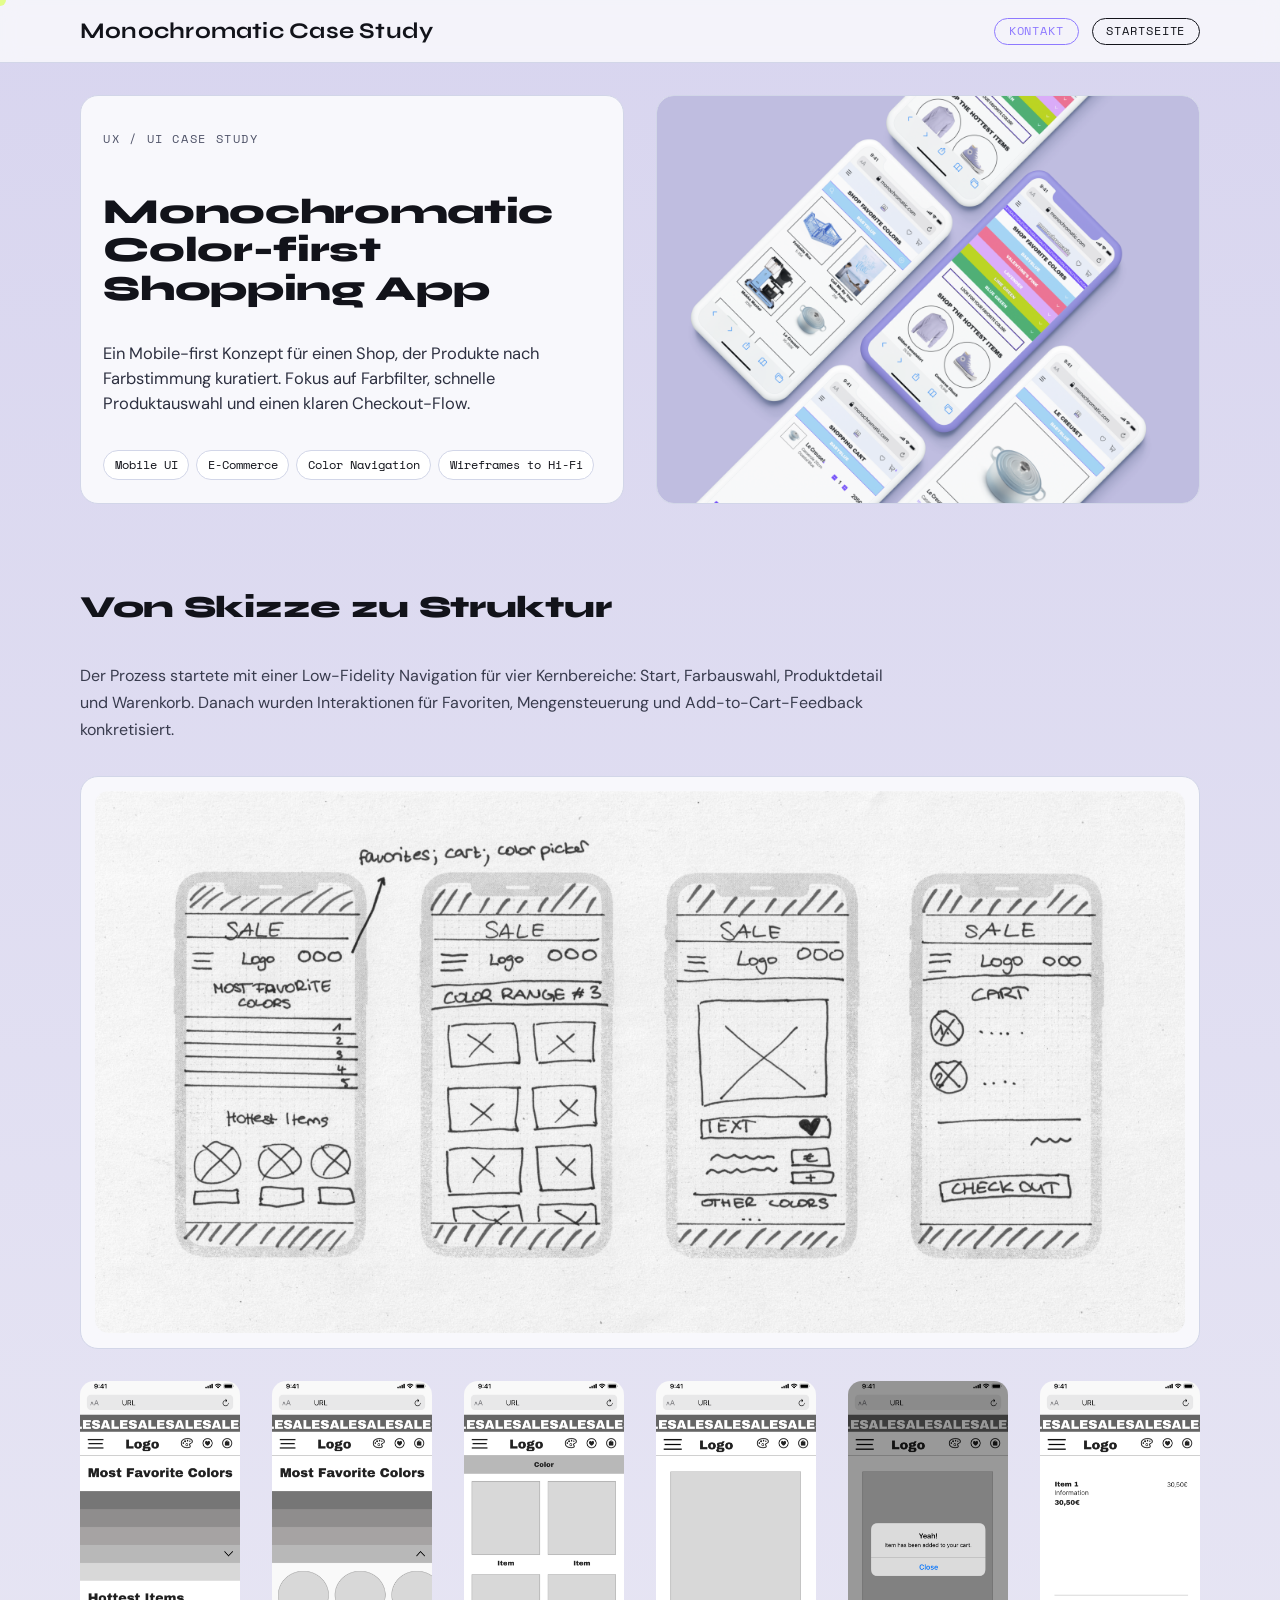
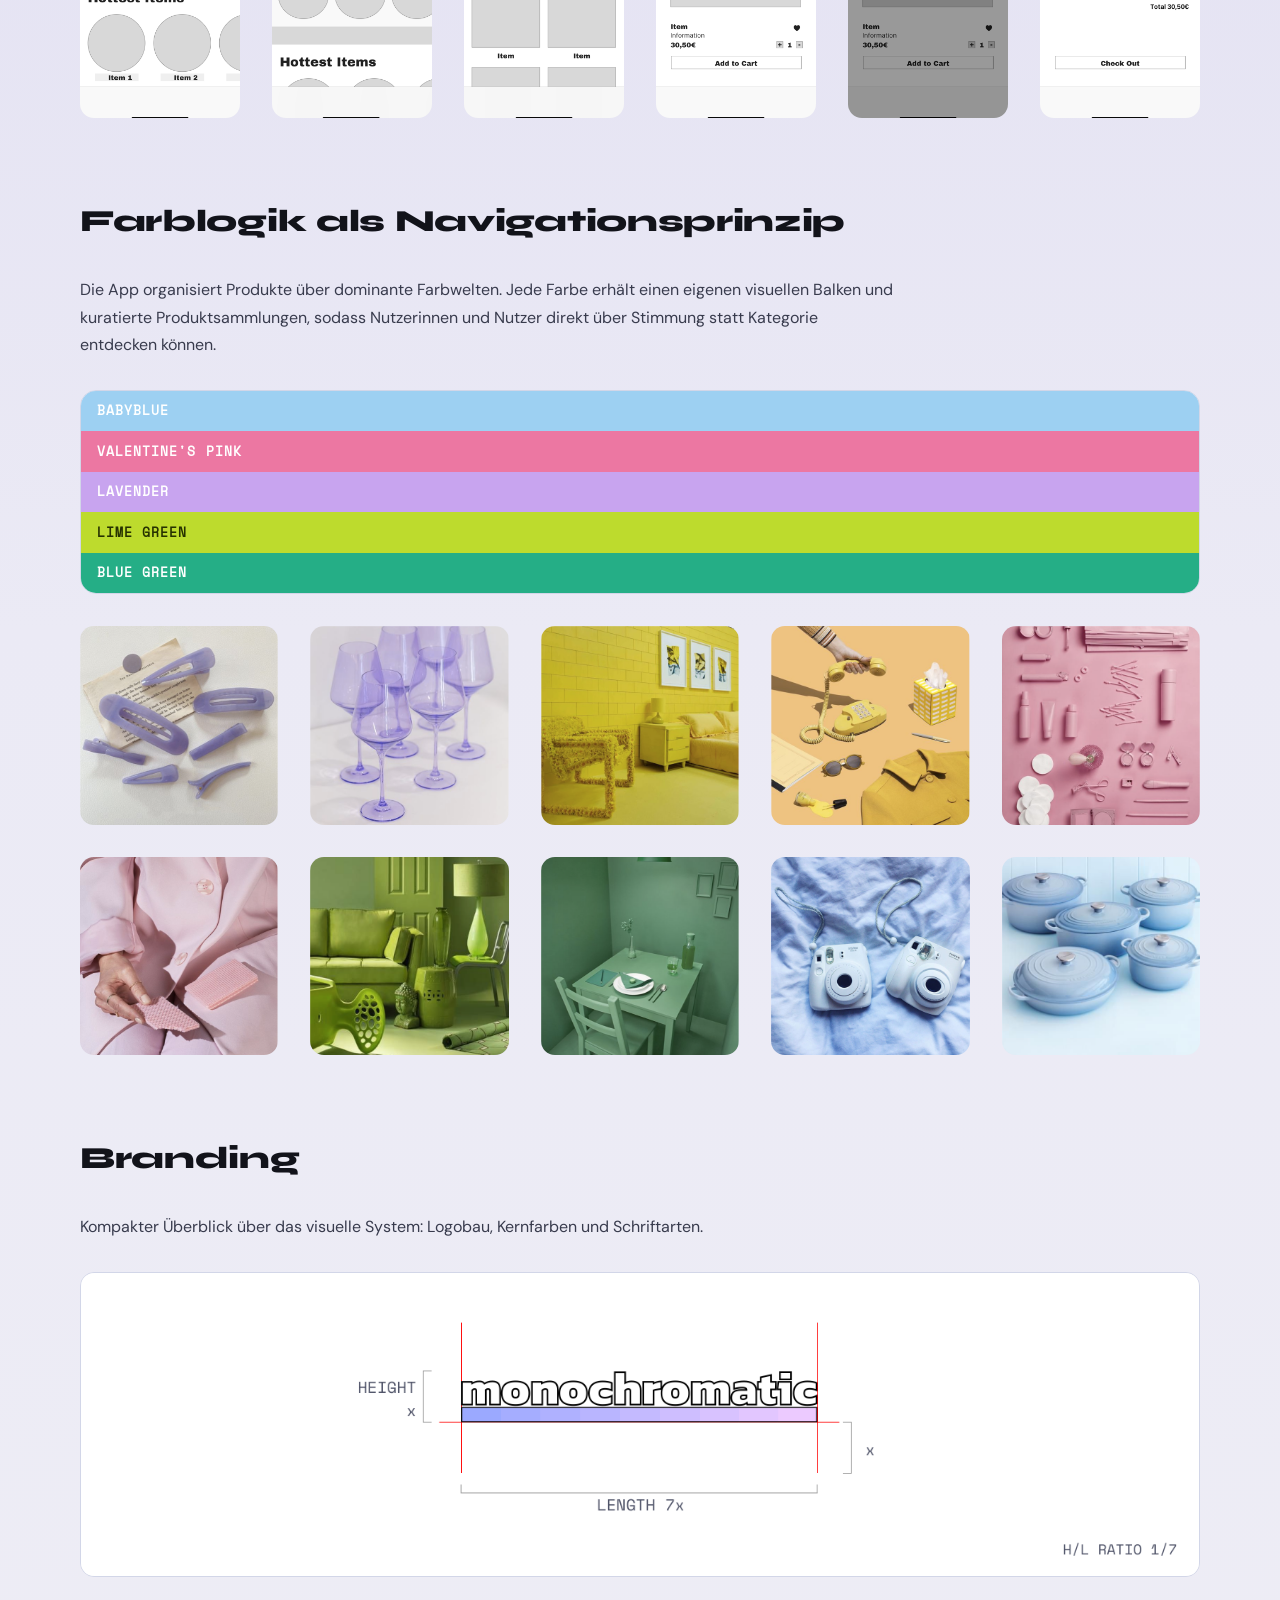
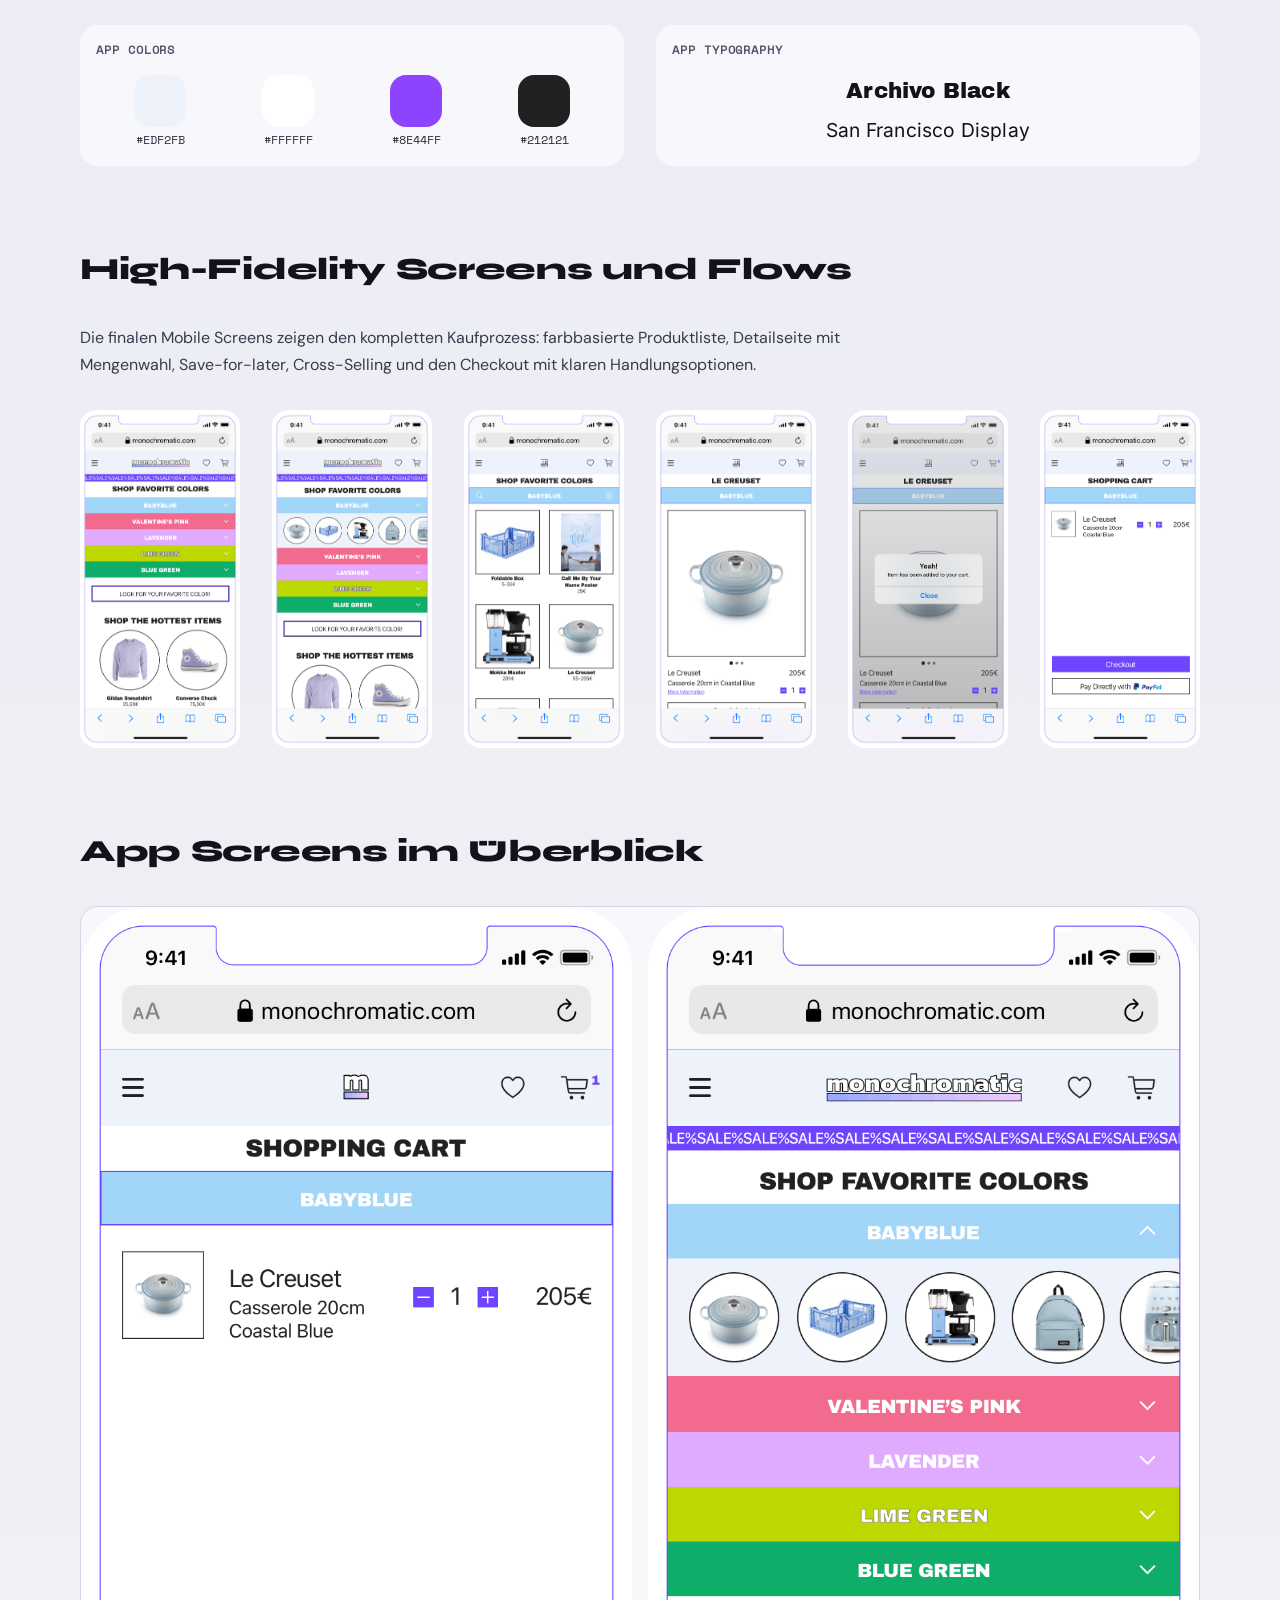
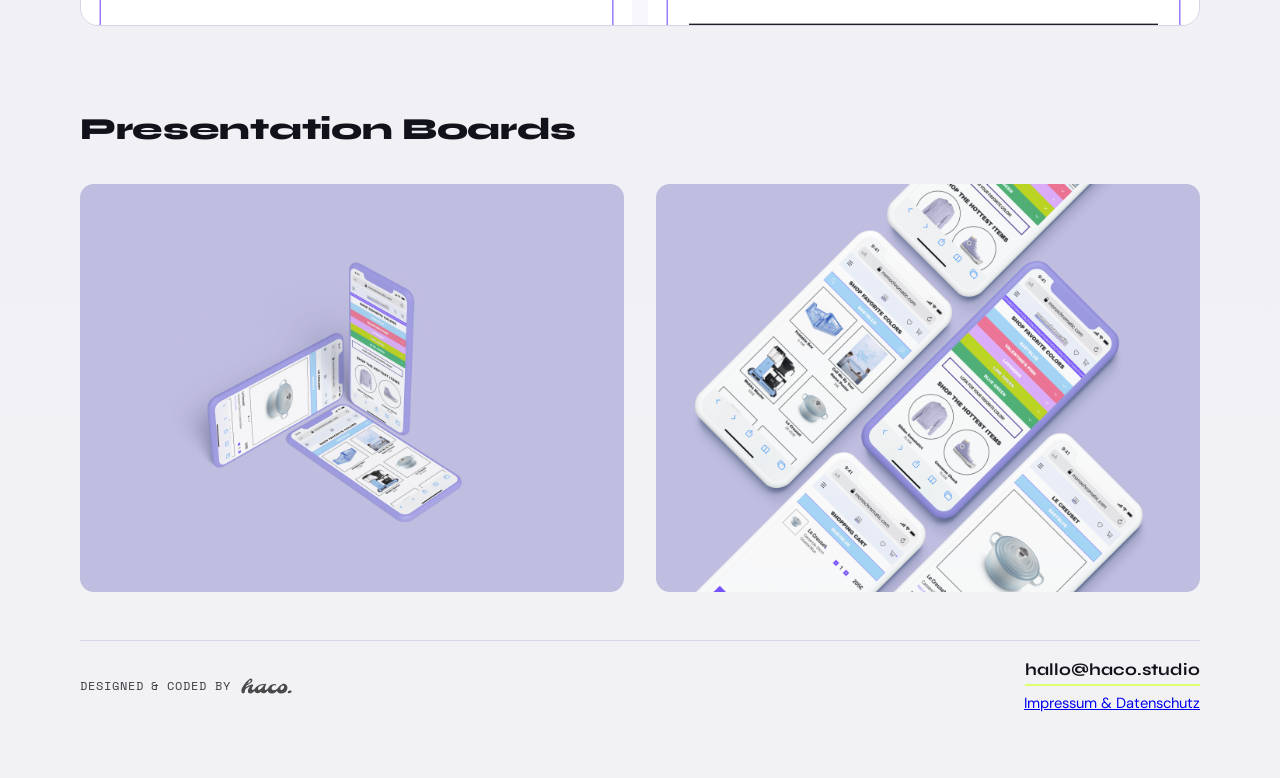
==== monochromatic/index.html @ d20a476b "Website aktualisiert" ====
<!DOCTYPE html>
<html lang="de">
<head>
<meta charset="UTF-8">
<meta name="viewport" content="width=device-width, initial-scale=1.0">
<meta name="description" content="Monochromatic ist eine UX/UI Case Study von Hacer Aydemir aus Berlin: ein Mobile-first Shopping-App-Konzept mit farbbasierter Navigation, Wireframes und High-Fidelity Flows.">
<meta name="keywords" content="Hacer Aydemir, UX UI Case Study, Monochromatic App, UI Designer Berlin, Grafik Designer Berlin, Kommunikationsdesign digital und print">
<meta name="robots" content="index, follow">
<link rel="canonical" href="https://haco.studio/monochromatic/">
<meta property="og:type" content="article">
<meta property="og:locale" content="de_DE">
<meta property="og:title" content="Monochromatic Case Study | UX/UI von Hacer Aydemir">
<meta property="og:description" content="Color-first Shopping App: UX/UI Case Study mit Wireframes, Branding und High-Fidelity Screens von Hacer Aydemir.">
<meta property="og:url" content="https://haco.studio/monochromatic/">
<meta property="og:site_name" content="haco.studio">
<meta property="og:image" content="https://haco.studio/assets/images/monochromatic-mockup.png">
<meta name="twitter:card" content="summary_large_image">
<link rel="icon" type="image/svg+xml" href="../assets/icons/project-frame-05.svg">
<title>Monochromatic Case Study | UX/UI von Hacer Aydemir</title>
<script type="application/ld+json">
{
  "@context": "https://schema.org",
  "@graph": [
    {
      "@type": "Person",
      "name": "Hacer Aydemir",
      "alternateName": "Haco",
      "jobTitle": "Grafik Designerin, UI Designerin und Kommunikationsdesignerin",
      "url": "https://haco.studio/",
      "address": {
        "@type": "PostalAddress",
        "addressLocality": "Berlin",
        "addressCountry": "DE"
      }
    },
    {
      "@type": "CreativeWork",
      "name": "Monochromatic Case Study",
      "url": "https://haco.studio/monochromatic/",
      "creator": {
        "@type": "Person",
        "name": "Hacer Aydemir"
      },
      "about": [
        "UX/UI Design",
        "Mobile-first App",
        "E-Commerce",
        "Color Navigation",
        "Wireframes",
        "High-Fidelity Prototyping"
      ],
      "inLanguage": "de"
    }
  ]
}
</script>
<style>
  @font-face {
    font-family: 'DM Sans';
    src: url('../assets/fonts/dm-sans-400.woff2') format('woff2');
    font-style: normal;
    font-weight: 400;
    font-display: swap;
  }
  @font-face {
    font-family: 'DM Sans';
    src: url('../assets/fonts/dm-sans-500.woff2') format('woff2');
    font-style: normal;
    font-weight: 500;
    font-display: swap;
  }
  
  @font-face {
    font-family: 'Syne';
    src: url('../assets/fonts/syne-700.woff2') format('woff2');
    font-style: normal;
    font-weight: 700;
    font-display: swap;
  }
  @font-face {
    font-family: 'Syne';
    src: url('../assets/fonts/syne-800.woff2') format('woff2');
    font-style: normal;
    font-weight: 800;
    font-display: swap;
  }
  @font-face {
    font-family: 'Space Mono';
    src: url('../assets/fonts/space-mono-400.woff2') format('woff2');
    font-style: normal;
    font-weight: 400;
    font-display: swap;
  }
  @font-face {
    font-family: 'Archivo Black';
    src: url('../assets/fonts/archivo-black-400.ttf') format('truetype');
    font-style: normal;
    font-weight: 400;
    font-display: swap;
  }
  @font-face {
    font-family: 'San Francisco Display';
    src: url('../assets/fonts/inter-400.ttf') format('truetype');
    font-style: normal;
    font-weight: 400;
    font-display: swap;
  }

  :root {
    --bg: #ebeaf5;
    --panel: #f8f8fc;
    --ink: #12131a;
    --muted: #4f5368;
    --line: #d2d6e8;
    --violet: #8e79ff;
    --babyblue: #9dd0f2;
    --pink: #ec77a2;
    --lavender: #c8a4ef;
    --lime: #bddb2d;
    --teal: #25ae86;
    --page-gutter: clamp(20px, 4vw, 40px);
    --radius-pill: 999px;
    --radius-card: 18px;
    --radius-media: 14px;
    --space-section-top: 3rem;
    --space-card-pad: 1.4rem;
    --space-card-pad-compact: 1rem;
    --min-text-size: calc(.56rem + 2pt);
    --text-label-sm: var(--min-text-size);
    --text-label-xs: var(--min-text-size);
    --space-grid-desktop: 2rem;
    --space-grid-tablet: 1.5rem;
    --space-grid-mobile: 1rem;
    --space-section-top-tablet: 2.4rem;
    --space-section-top-mobile: 1.8rem;
    --space-card-pad-tablet: 1.2rem;
    --space-card-pad-mobile: 1rem;
    --gap: var(--space-grid-desktop);
  }

  * { box-sizing: border-box; }
  html, body {
    margin: 0;
    padding: 0;
    overscroll-behavior-y: none;
  }
  body {
    font-family: 'DM Sans', sans-serif;
    background: linear-gradient(180deg, #d8d5ef 0%, var(--bg) 40%, #f2f2f5 100%);
    color: var(--ink);
    line-height: 1.5;
    cursor: none;
  }
  .sr-only {
    position: absolute;
    width: 1px;
    height: 1px;
    padding: 0;
    margin: -1px;
    overflow: hidden;
    clip: rect(0, 0, 0, 0);
    white-space: nowrap;
    border: 0;
  }

  /* CURSOR */
  #cursor {
    width: 12px;
    height: 12px;
    background: rgba(222, 255, 112, 0.8);
    border-radius: 50%;
    position: fixed;
    top: 0;
    left: 0;
    pointer-events: none;
    z-index: 9999;
    transform: translate(-50%, -50%);
    transition: width .2s, height .2s, background .2s;
  }
  #cursor.big {
    width: 48px;
    height: 48px;
    background: rgba(142, 121, 255, 0.8);
  }

  /* TOPBAR */
  .topbar {
    position: sticky;
    top: 0;
    z-index: 50;
    backdrop-filter: blur(10px);
    background: rgba(248, 248, 252, 0.88);
    border-bottom: 1px solid var(--line);
  }
  .topbar-inner {
    max-width: 1200px;
    margin: 0 auto;
    padding: 0.9rem var(--page-gutter);
    display: grid;
    grid-template-columns: repeat(2, 1fr);
    align-items: center;
    gap: var(--gap);
  }
  .brand {
    font-family: 'Syne', 'DM Sans', sans-serif;
    font-weight: 700;
    font-size: 1.4rem;
    letter-spacing: 0.01em;
  }
  .home-link {
    text-decoration: none;
    color: var(--ink);
    border-color: var(--ink);
  }
  .topbar-actions {
    justify-self: end;
    display: block;
  }
  .nav-pill {
    display: inline-block;
    font-family: 'Space Mono', monospace;
    font-size: var(--text-label-xs);
    letter-spacing: .08em;
    text-transform: uppercase;
    line-height: 1;
    padding: .42rem .85rem;
    border: 1.5px solid;
    border-radius: var(--radius-pill);
    text-decoration: none;
    -webkit-tap-highlight-color: transparent;
  }
  .topbar-actions a + a {
    margin-left: 0.55rem;
  }
  .nav-contact-mobile {
    display: inline-block;
    border-color: var(--violet);
    background: transparent;
    color: var(--violet);
  }
  .topbar-actions .nav-pill:hover {
    background: var(--ink);
    color: var(--panel);
    border-color: var(--ink);
  }
  .topbar-actions .nav-contact-mobile:hover {
    background: var(--violet);
    color: #fff;
    border-color: var(--violet);
  }
  .topbar-actions .nav-pill:focus-visible {
    outline: 2px solid var(--violet);
    outline-offset: 2px;
    box-shadow: 0 0 0 4px rgba(142, 121, 255, 0.2);
  }
  .nav-pill-icon {
    width: 0.95rem;
    height: 0.95rem;
    display: none;
    flex: 0 0 auto;
  }
  .nav-pill-label {
    line-height: 1;
  }
  .nav-contact-mobile:focus,
  .nav-contact-mobile:active {
    outline: none;
    box-shadow: none;
  }

  /* ═══════════════════════════════════════
     MASTER 2-COLUMN GRID
     ═══════════════════════════════════════ */
  main {
    max-width: 1200px;
    margin: 0 auto;
    padding: 2rem var(--page-gutter) 4rem;
    display: grid;
    grid-template-columns: repeat(2, 1fr);
    gap: var(--gap);
    align-items: stretch;
  }

  /* HERO — display:contents pushes children
     into the main grid so they share a row
     and get equal width + height automatically */
  .hero { display: contents; }

  .card {
    background: var(--panel);
    border: 1px solid var(--line);
    border-radius: var(--radius-card);
    overflow: hidden;
  }
  .hero-copy {
    padding: var(--space-card-pad);
    display: flex;
    flex-direction: column;
    justify-content: space-between;
    gap: 1.35rem;
  }
  .hero-visual {
    display: flex;
    margin: 0;
  }
  .hero-visual img {
    width: 100%;
    height: 100%;
    object-fit: cover;
    transform: scale(1.02);
    transform-origin: center;
    display: block;
  }

  .kicker {
    font-family: 'Space Mono', monospace;
    font-size: var(--text-label-xs);
    letter-spacing: 0.14em;
    text-transform: uppercase;
    color: var(--muted);
  }
  h1 {
    margin: 0;
    font-family: 'Syne', 'DM Sans', sans-serif;
    font-weight: 800;
    font-size: clamp(1.5rem, 2.8vw, 2.2rem);
    line-height: 1.1;
    letter-spacing: -0.01em;
  }
  .lead {
    margin: 0;
    font-size: 1.03rem;
    color: #2d3040;
  }
  .tags { display: flex; flex-wrap: wrap; gap: 0.45rem; }
  .tag {
    padding: 0.36rem 0.65rem;
    border-radius: var(--radius-pill);
    font-size: var(--text-label-sm);
    font-family: 'Space Mono', monospace;
    border: 1px solid var(--line);
    background: #fff;
  }

  /* ═══════════════════════════════════════
     SECTIONS — each spans full width and
     uses its own 2-col sub-grid so inner
     elements snap to the same columns
     ═══════════════════════════════════════ */
  .section {
    grid-column: 1 / -1;
    display: grid;
    grid-template-columns: repeat(2, 1fr);
    gap: var(--gap);
    padding-top: var(--space-section-top);
  }
  .section > h2,
  .section > p {
    grid-column: 1 / -1;
  }
  .section h2 {
    margin: 0;
    font-family: 'Syne', 'DM Sans', sans-serif;
    font-weight: 800;
    font-size: clamp(1.45rem, 2.4vw, 2rem);
    letter-spacing: -0.01em;
  }
  .section > p {
    margin: 0;
    color: #383b4d;
    max-width: 74ch;
    line-height: 1.7;
  }
  
  /* BRANDING */
  .branding-grid {
    grid-column: 1 / -1;
    display: grid;
    grid-template-columns: repeat(3, minmax(0, 1fr));
    gap: var(--gap);
  }
  .branding-grid--split {
    grid-template-columns: repeat(2, minmax(0, 1fr));
  }
  .branding-logo-fullwidth {
    grid-column: 1 / -1;
    margin-bottom: 1rem;
  }
  .branding-logo-fullwidth img {
    width: 100%;
    height: auto;
    display: block;
    border-radius: var(--radius-media);
    border: 1px solid var(--line);
    background: #fff;
  }
  .branding-card {
     background: var(--panel);
     border: none;
      border-radius: var(--radius-card);
     padding: 1rem;
  }
  .branding-card--typography {
    display: flex;
    flex-direction: column;
  }
  .branding-card h3 {
    margin: 0 0 .7rem 0;
    font-family: 'Space Mono', monospace;
    font-size: var(--text-label-sm);
    letter-spacing: .08em;
    text-transform: uppercase;
    color: var(--muted);
  }
  .branding-logo img {
     width: 100%;
     height: auto;
     display: block;
    border-radius: var(--radius-card);
     border: none;
     background: #fff;
  }
  .branding-logo-board {
    border-radius: var(--radius-media);
    border: 1px solid var(--line);
    background: #fff;
  }
  .branding-palette {
     display: grid;
     grid-template-columns: repeat(9, minmax(0, 1fr));
     border: none;
    border-radius: var(--radius-media);
     overflow: hidden;
     margin-bottom: .7rem;
  }
  .branding-palette--app {
    grid-template-columns: repeat(4, minmax(0, 1fr));
    margin-bottom: 0;
    margin-top: 1rem;
    overflow: visible;
  }
  .branding-swatch {
    display: flex;
    flex-direction: column;
    align-items: center;
    gap: 0.3rem;
    height: auto;
  }
  .branding-swatch-chip {
    display: block;
    width: 52px;
    height: 52px;
    border-radius: 16px;
  }
  .branding-swatch-chip--edf2fb { background: #EDF2FB; }
  .branding-swatch-chip--ffffff { background: #FFFFFF; }
  .branding-swatch-chip--8e44ff { background: #8E44FF; }
  .branding-swatch-chip--212121 { background: #212121; }
  .branding-typography-list {
    display: flex;
    flex-direction: column;
    gap: 0.5rem;
    width: 100%;
    margin-top: auto;
    margin-bottom: auto;
    align-items: center;
    text-align: center;
  }
  .branding-type-archivo {
    font-family: 'Archivo Black', Arial, sans-serif;
    font-weight: 400;
    font-size: 1.35rem;
    letter-spacing: 0.01em;
  }
  .branding-type-sf {
    font-family: 'San Francisco Display', -apple-system, BlinkMacSystemFont, 'Segoe UI', Roboto, Arial, sans-serif;
    font-weight: 400;
    font-size: 1.2rem;
    letter-spacing: 0.01em;
  }
  .branding-palette:not(.branding-palette--app) > span { height: 34px; display: block; }
  .branding-hex {
    font-family: 'Space Mono', monospace;
    font-size: var(--min-text-size);
    line-height: 1.6;
    color: #2d3040;
  }
  .branding-font {
    font-size: .95rem;
    line-height: 1.7;
    color: #2d3040;
  }

  /* WIREFRAMES — full-width block */
  .wireframe-layout {
    grid-column: 1 / -1;
    display: grid;
    gap: var(--gap);
    justify-items: center;
  }
  .lowfid { padding: 0.9rem; width: 100%; margin: 0; }
  .lowfid img {
    width: 100%;
    height: auto;
    border-radius: var(--radius-media);
    border: 0;
    display: block;
  }
  .phone-strip {
    display: grid;
    grid-template-columns: repeat(6, minmax(0, 1fr));
    gap: var(--gap);
    width: 100%;
  }
  .wire-arrow {
    display: flex;
    justify-content: center;
    align-items: center;
    line-height: 0;
  }
  .wire-arrow svg { width: 58px; height: auto; display: block; }

  /* SHARED IMAGE RULES */
  .hero-visual img,
  .lowfid img,
  .phone-strip img,
  .hi-grid img,
  .product-grid img,
  .showcase-grid img,
  .marquee-track img {
    width: 100%;
    display: block;
    border: 0;
    background: transparent;
    object-fit: cover;
    object-position: center;
    border-radius: var(--radius-media);
  }
  .phone-strip img,
  .hi-grid img {
    aspect-ratio: 9 / 19;
  }

  /* COLOR SECTION */
  .bar-stack {
    grid-column: 1 / -1;
    display: grid;
    gap: 0;
    border: 1px solid var(--line);
    border-radius: 16px;
    overflow: hidden;
  }
  .bar {
    padding: 0.65rem 1rem;
    font-family: 'Space Mono', monospace;
    font-size: 0.82rem;
    letter-spacing: 0.08em;
    text-transform: uppercase;
    font-weight: 700;
    color: #fff;
  }
  .b-blue { background: var(--babyblue); }
  .b-pink { background: var(--pink); }
  .b-lav { background: var(--lavender); }
  .b-lime { background: var(--lime); color: #263200; }
  .b-teal { background: var(--teal); }

  .product-grid {
    grid-column: 1 / -1;
    display: grid;
    grid-template-columns: repeat(5, minmax(0, 1fr));
    gap: var(--gap);
  }
  .product-grid img { aspect-ratio: 1 / 1; }

  /* HI-FI SCREENS */
  .hi-grid {
    grid-column: 1 / -1;
    display: grid;
    grid-template-columns: repeat(6, minmax(0, 1fr));
    gap: var(--gap);
  }

  /* SHOWCASE */
  .showcase-grid {
    grid-column: 1 / -1;
    display: grid;
    grid-template-columns: repeat(2, 1fr);
    gap: var(--gap);
  }
  .showcase-grid img { aspect-ratio: 4 / 3; }

  /* ═══════════════════════════════════════
     MARQUEE GALLERY
     ═══════════════════════════════════════ */
  .marquee-section {
    grid-column: 1 / -1;
    --scroll-duration: 45s;
    padding-top: var(--space-section-top);
    --marquee-gap: 1rem;
  }
  .marquee-section h2 {
    margin: 0 0 var(--gap) 0;
    font-family: 'Syne', 'DM Sans', sans-serif;
    font-weight: 800;
    font-size: clamp(1.45rem, 2.4vw, 2rem);
    letter-spacing: -0.01em;
  }
  .marquee-wrap {
    display: grid;
    grid-template-columns: 1fr 1fr;
    gap: var(--marquee-gap);
    height: 80vh;
    overflow: hidden;
    border-radius: var(--radius-card);
    border: 1px solid var(--line);
    background: var(--panel);
  }
  .marquee-col {
    overflow: hidden;
    position: relative;
  }
  @media (hover: hover) and (pointer: fine) {
    .marquee-col:hover .marquee-track {
      animation-play-state: paused;
    }
  }
  .marquee-track {
    display: flex;
    flex-direction: column;
    gap: var(--marquee-gap);
    will-change: transform;
  }
  .marquee-col--down .marquee-track {
    animation: marqueeDown var(--scroll-duration) linear infinite;
  }
  .marquee-col--up .marquee-track {
    animation: marqueeUp var(--scroll-duration) linear infinite;
  }
  .marquee-track img {
    width: 100%;
    height: auto;
    display: block;
    flex-shrink: 0;
  }
  @keyframes marqueeDown {
    0%   { transform: translateY(0); }
    100% { transform: translateY(calc(-50% - var(--marquee-gap) / 2)); }
  }
  @keyframes marqueeUp {
    0%   { transform: translateY(calc(-50% - var(--marquee-gap) / 2)); }
    100% { transform: translateY(0); }
  }

  /* FOOTER */
  footer {
    grid-column: 1 / -1;
    border-top: 1px solid var(--line);
    margin-top: 1rem;
    padding-top: 1rem;
    color: #53586f;
    font-size: 0.92rem;
    display: flex;
    align-items: center;
    justify-content: space-between;
    gap: 1rem;
    flex-wrap: wrap;
  }
  .footer-credit {
    display: inline-flex;
    align-items: center;
    gap: .55rem;
    font-family: 'Space Mono', monospace;
    font-size: var(--min-text-size);
    letter-spacing: .08em;
    text-transform: uppercase;
    opacity: .82;
    color: var(--ink);
  }
  .footer-logo img {
    height: 24px;
    width: auto;
    display: block;
    opacity: .85;
  }
  .footer-meta {
    display: flex;
    flex-direction: column;
    align-items: flex-end;
    gap: 0.35rem;
  }
  .footer-email {
    display: inline-block;
    font-family: 'Syne', 'DM Sans', sans-serif;
    font-size: 1.05rem;
    font-weight: 700;
    color: var(--ink);
    text-decoration: none;
    border-bottom: 2px solid #DEFF70;
    padding-bottom: 0.12rem;
    transition: color .2s, border-color .2s;
  }
  .footer-email:hover {
    color: var(--violet);
    border-color: var(--violet);
  }

  /* ═══════════════════════════════════════
     RESPONSIVE
     ═══════════════════════════════════════ */
  @media (max-width: 960px) {
    :root { --page-gutter: 20px; }
    :root {
      --gap: var(--space-grid-tablet);
      --space-section-top: var(--space-section-top-tablet);
      --space-card-pad: var(--space-card-pad-tablet);
    }
    #cursor { display: none !important; }
    body, a, button, input, textarea { cursor: auto !important; }
    main {
      grid-template-columns: 1fr;
    }
    .section,
    .showcase-grid {
      grid-template-columns: 1fr;
    }
    .hi-grid {
      grid-template-columns: repeat(2, minmax(0, 1fr));
    }
    .product-grid {
      grid-template-columns: repeat(3, minmax(0, 1fr));
    }
    .product-grid img:nth-child(10) {
      display: none;
    }
    .branding-grid {
      grid-template-columns: 1fr;
    }
    .section > h2,
    .section > p {
      text-align: center;
      margin-left: auto;
      margin-right: auto;
      max-width: 70ch;
    }
    .marquee-section h2 {
      text-align: center;
      margin: 0 auto var(--gap);
      max-width: 70ch;
    }
    footer {
      flex-direction: column;
      align-items: flex-start;
    }
    .footer-meta {
      align-items: flex-start;
    }
  }

  @media (max-width: 720px) {
    :root {
      --gap: var(--space-grid-mobile);
      --space-section-top: var(--space-section-top-mobile);
      --space-card-pad: var(--space-card-pad-mobile);
    }
    main { padding: 1.1rem var(--page-gutter) 2.4rem; }
    .topbar-inner { padding: 0.7rem var(--page-gutter); }
    .topbar-actions {
      display: inline-flex;
      align-items: center;
      gap: 0.4rem;
    }
    .topbar-actions a + a {
      margin-left: 0;
    }
    .nav-pill-icon {
      display: block;
    }
    .nav-contact-mobile,
    .home-link,
    .nav-pill {
      display: inline-flex;
      align-items: center;
      justify-content: center;
      gap: 0.35rem;
      width: auto;
      padding: 0.42rem 0.85rem;
    }
    .nav-pill-label {
      display: none;
    }
    .hero-copy { padding: var(--space-card-pad-compact); }
    .phone-strip { grid-template-columns: repeat(2, minmax(0, 1fr)); }
    .hi-grid { grid-template-columns: repeat(2, minmax(0, 1fr)); }
    .product-grid { grid-template-columns: repeat(2, minmax(0, 1fr)); }
    .product-grid img:nth-child(10) { display: block; }
  }

  @media (max-width: 560px) {
    .tag { font-size: var(--min-text-size); }
  }

  @media (max-width: 520px) {
    .branding-grid--split {
      grid-template-columns: 1fr !important;
    }
  }
</style>
</head>
<body>
  <div id="cursor"></div>
  <header class="topbar">
    <div class="topbar-inner">
      <div class="brand">Monochromatic Case Study</div>
      <div class="topbar-actions">
        <a class="nav-contact-mobile nav-pill" href="../index.html?contact=1" aria-label="Kontakt">
          <svg class="nav-pill-icon" viewBox="0 0 24 24" fill="none" aria-hidden="true" focusable="false">
            <path d="M3 6.75A1.75 1.75 0 0 1 4.75 5h14.5A1.75 1.75 0 0 1 21 6.75v10.5A1.75 1.75 0 0 1 19.25 19H4.75A1.75 1.75 0 0 1 3 17.25V6.75Z" stroke="currentColor" stroke-width="1.7"/>
            <path d="m4.5 7.5 7.05 5.25a.75.75 0 0 0 .9 0L19.5 7.5" stroke="currentColor" stroke-width="1.7" stroke-linecap="round" stroke-linejoin="round"/>
          </svg>
          <span class="nav-pill-label">Kontakt</span>
        </a>
        <a class="home-link nav-pill" href="../index.html" aria-label="Startseite">
          <svg class="nav-pill-icon" viewBox="0 0 24 24" fill="none" aria-hidden="true" focusable="false">
            <path d="M4 10.5 12 4l8 6.5" stroke="currentColor" stroke-width="1.7" stroke-linecap="round" stroke-linejoin="round"/>
            <path d="M6.5 9.8v8.2a1 1 0 0 0 1 1H11v-4.2h2V19h3.5a1 1 0 0 0 1-1V9.8" stroke="currentColor" stroke-width="1.7" stroke-linecap="round" stroke-linejoin="round"/>
          </svg>
          <span class="nav-pill-label">Startseite</span>
        </a>
      </div>
    </div>
  </header>

  <main id="main-content" aria-label="Monochromatic Case Study von Hacer Aydemir">
    <p class="sr-only" aria-label="Kurzbeschreibung Monochromatic Case Study">
      Monochromatic ist eine UX/UI Case Study von Hacer Aydemir, Grafik und UI Designerin aus Berlin. Die Arbeit zeigt Kommunikationsdesign digital und print im Kontext einer farbbasierten Mobile Shopping App.
    </p>
    <section class="hero">
      <article class="card hero-copy">
        <p class="kicker">UX / UI Case Study</p>
        <h1>Monochromatic<br>Color-first Shopping App</h1>
        <p class="lead">Ein Mobile-first Konzept für einen Shop, der Produkte nach Farbstimmung kuratiert. Fokus auf Farbfilter, schnelle Produktauswahl und einen klaren Checkout-Flow.</p>
        <div class="tags">
          <span class="tag">Mobile UI</span>
          <span class="tag">E-Commerce</span>
          <span class="tag">Color Navigation</span>
          <span class="tag">Wireframes to Hi-Fi</span>
        </div>
      </article>
      <figure class="card hero-visual">
        <img src="../assets/images/monochromatic-mockup.png" alt="Monochromatic App-Mockup im violetten Umfeld" loading="lazy" decoding="async">
      </figure>
    </section>

    <section class="section">
      <h2>Von Skizze zu Struktur</h2>
      <p>Der Prozess startete mit einer Low-Fidelity Navigation für vier Kernbereiche: Start, Farbauswahl, Produktdetail und Warenkorb. Danach wurden Interaktionen für Favoriten, Mengensteuerung und Add-to-Cart-Feedback konkretisiert.</p>
      <div class="wireframe-layout">
        <figure class="card lowfid">
          <img src="../assets/images/monochromatic-low-fidelity.png" alt="Low-Fidelity-Wireframes der Monochromatic App" loading="lazy" decoding="async">
        </figure>
        <div class="phone-strip">
          <img src="../assets/images/monochromatic-wireframe-01.png" alt="Wireframe Startbildschirm" loading="lazy" decoding="async">
          <img src="../assets/images/monochromatic-wireframe-02.png" alt="Wireframe Produktliste" loading="lazy" decoding="async">
          <img src="../assets/images/monochromatic-wireframe-03.png" alt="Wireframe Farbsektionen" loading="lazy" decoding="async">
          <img src="../assets/images/monochromatic-wireframe-04.png" alt="Wireframe Produktdetail" loading="lazy" decoding="async">
          <img src="../assets/images/monochromatic-wireframe-05.png" alt="Wireframe Add-to-Cart-Dialog" loading="lazy" decoding="async">
          <img src="../assets/images/monochromatic-wireframe-06.png" alt="Wireframe Warenkorb" loading="lazy" decoding="async">
        </div>
      </div>
    </section>

    <section class="section">
      <h2>Farblogik als Navigationsprinzip</h2>
      <p>Die App organisiert Produkte über dominante Farbwelten. Jede Farbe erhält einen eigenen visuellen Balken und kuratierte Produktsammlungen, sodass Nutzerinnen und Nutzer direkt über Stimmung statt Kategorie entdecken können.</p>
      <div class="bar-stack card">
        <div class="bar b-blue">Babyblue</div>
        <div class="bar b-pink">Valentine's Pink</div>
        <div class="bar b-lav">Lavender</div>
        <div class="bar b-lime">Lime Green</div>
        <div class="bar b-teal">Blue Green</div>
      </div>
      <div class="product-grid">
        <img src="../assets/images/monochromatic-color-image-01.png" alt="Lila Glaeser als Produktfotografie" loading="lazy" decoding="async">
        <img src="../assets/images/monochromatic-color-image-02.png" alt="Gelbe Stillleben-Komposition" loading="lazy" decoding="async">
        <img src="../assets/images/monochromatic-color-image-03.png" alt="Gelbes Zimmer als Farbwelt" loading="lazy" decoding="async">
        <img src="../assets/images/monochromatic-color-image-04.png" alt="Rosa Beauty-Komposition" loading="lazy" decoding="async">
        <img src="../assets/images/monochromatic-color-image-05.png" alt="Rosa Produktdetail" loading="lazy" decoding="async">
        <img src="../assets/images/monochromatic-color-image-06.png" alt="Gruene Wohnraum-Komposition" loading="lazy" decoding="async">
        <img src="../assets/images/monochromatic-color-image-07.png" alt="Gruener Tisch als Stillleben" loading="lazy" decoding="async">
        <img src="../assets/images/monochromatic-color-image-08.png" alt="Violette Haarclips" loading="lazy" decoding="async">
        <img src="../assets/images/monochromatic-color-image-09.png" alt="Blaue Instant-Kameras" loading="lazy" decoding="async">
        <img src="../assets/images/le-creuset-20cm-casserole-in-coastal-blue.png" alt="Le-Creuset-Cocotte in Babyblau" loading="lazy" decoding="async">
      </div>
    </section>

    <section class="section">
      <h2>Branding</h2>
      <p>Kompakter Überblick über das visuelle System: Logobau, Kernfarben und Schriftarten.</p>
      <div class="branding-logo-fullwidth">
        <img class="branding-logo-board" src="../assets/images/monochromatic-logo-board.png" alt="Monochromatic Logo-Board">
      </div>
      <div class="branding-grid branding-grid--split">
          <article class="branding-card">
            <h3>App Colors</h3>
            <div class="branding-palette branding-palette--app">
              <span class="branding-swatch">
                <span class="branding-swatch-chip branding-swatch-chip--edf2fb"></span>
                <span class="branding-hex">#EDF2FB</span>
              </span>
              <span class="branding-swatch">
                <span class="branding-swatch-chip branding-swatch-chip--ffffff"></span>
                <span class="branding-hex">#FFFFFF</span>
              </span>
              <span class="branding-swatch">
                <span class="branding-swatch-chip branding-swatch-chip--8e44ff"></span>
                <span class="branding-hex">#8E44FF</span>
              </span>
              <span class="branding-swatch">
                <span class="branding-swatch-chip branding-swatch-chip--212121"></span>
                <span class="branding-hex">#212121</span>
              </span>
            </div>
          </article>
          <article class="branding-card branding-card--typography">
            <h3>App Typography</h3>
            <div class="branding-typography-list">
              <span class="branding-type-archivo">Archivo Black</span>
              <span class="branding-type-sf">San Francisco Display</span>
            </div>
          </article>
      </div>
    </section>

    <section class="section">
      <h2>High-Fidelity Screens und Flows</h2>
      <p>Die finalen Mobile Screens zeigen den kompletten Kaufprozess: farbbasierte Produktliste, Detailseite mit Mengenwahl, Save-for-later, Cross-Selling und den Checkout mit klaren Handlungsoptionen.</p>
      <div class="hi-grid">
        <img src="../assets/images/monochromatic-hi-fi-screen-01.png" alt="Produktdetail Le Creuset" loading="lazy" decoding="async">
        <img src="../assets/images/monochromatic-hi-fi-screen-02.png" alt="Uebersicht Lieblingsfarben" loading="lazy" decoding="async">
        <img src="../assets/images/monochromatic-hi-fi-screen-03.png" alt="Warenkorb-Ansicht" loading="lazy" decoding="async">
        <img src="../assets/images/monochromatic-hi-fi-screen-04.png" alt="Farbkategorien uebersicht" loading="lazy" decoding="async">
        <img src="../assets/images/monochromatic-hi-fi-screen-05.png" alt="Produktliste Babyblue" loading="lazy" decoding="async">
        <img src="../assets/images/monochromatic-hi-fi-screen-06.png" alt="Farbkategorien erweitert" loading="lazy" decoding="async">
      </div>
    </section>

    <section class="marquee-section">
      <h2>App Screens im Überblick</h2>
      <div class="marquee-wrap">
        <div class="marquee-col marquee-col--down">
          <div class="marquee-track">
            <!-- Set 1: New Marquee Images -->
            <img src="../assets/images/marquee-app-view-01.png" alt="Monochromatic App-Ansicht 1" loading="lazy" decoding="async">
            <img src="../assets/images/marquee-app-view-02.png" alt="Monochromatic App-Ansicht 2" loading="lazy" decoding="async">
            <img src="../assets/images/marquee-app-view-03.png" alt="Monochromatic App-Ansicht 3" loading="lazy" decoding="async">
            <img src="../assets/images/marquee-app-view-04.png" alt="Monochromatic App-Ansicht 4" loading="lazy" decoding="async">
            <img src="../assets/images/marquee-app-view-05.png" alt="Monochromatic App-Ansicht 5" loading="lazy" decoding="async">
            <img src="../assets/images/marquee-app-view-06.png" alt="Monochromatic App-Ansicht 6" loading="lazy" decoding="async">
            <!-- Set 2 (duplicate for seamless loop) -->
            <img src="../assets/images/marquee-app-view-01.png" alt="" aria-hidden="true" loading="lazy" decoding="async">
            <img src="../assets/images/marquee-app-view-02.png" alt="" aria-hidden="true" loading="lazy" decoding="async">
            <img src="../assets/images/marquee-app-view-03.png" alt="" aria-hidden="true" loading="lazy" decoding="async">
            <img src="../assets/images/marquee-app-view-04.png" alt="" aria-hidden="true" loading="lazy" decoding="async">
            <img src="../assets/images/marquee-app-view-05.png" alt="" aria-hidden="true" loading="lazy" decoding="async">
            <img src="../assets/images/marquee-app-view-06.png" alt="" aria-hidden="true" loading="lazy" decoding="async">
          </div>
        </div>
        <div class="marquee-col marquee-col--up">
          <div class="marquee-track">
            <!-- Set 1: New Marquee Images (reverse order) -->
            <img src="../assets/images/marquee-app-view-06.png" alt="Monochromatic App-Ansicht 6" loading="lazy" decoding="async">
            <img src="../assets/images/marquee-app-view-05.png" alt="Monochromatic App-Ansicht 5" loading="lazy" decoding="async">
            <img src="../assets/images/marquee-app-view-04.png" alt="Monochromatic App-Ansicht 4" loading="lazy" decoding="async">
            <img src="../assets/images/marquee-app-view-03.png" alt="Monochromatic App-Ansicht 3" loading="lazy" decoding="async">
            <img src="../assets/images/marquee-app-view-02.png" alt="Monochromatic App-Ansicht 2" loading="lazy" decoding="async">
            <img src="../assets/images/marquee-app-view-01.png" alt="Monochromatic App-Ansicht 1" loading="lazy" decoding="async">
            <!-- Set 2 (duplicate for seamless loop) -->
            <img src="../assets/images/marquee-app-view-06.png" alt="" aria-hidden="true" loading="lazy" decoding="async">
            <img src="../assets/images/marquee-app-view-05.png" alt="" aria-hidden="true" loading="lazy" decoding="async">
            <img src="../assets/images/marquee-app-view-04.png" alt="" aria-hidden="true" loading="lazy" decoding="async">
            <img src="../assets/images/marquee-app-view-03.png" alt="" aria-hidden="true" loading="lazy" decoding="async">
            <img src="../assets/images/marquee-app-view-02.png" alt="" aria-hidden="true" loading="lazy" decoding="async">
            <img src="../assets/images/marquee-app-view-01.png" alt="" aria-hidden="true" loading="lazy" decoding="async">
          </div>
        </div>
      </div>
    </section>

    <section class="section">
      <h2>Presentation Boards</h2>
      <div class="showcase-grid">
        <img src="../assets/images/monochromatic-presentation-artboard.png" alt="Presentation-Board mit vier App-Ansichten" loading="lazy" decoding="async">
        <img src="../assets/images/monochromatic-mockup.png" alt="3D-Praesentation der App auf mehreren Phones" loading="lazy" decoding="async">
      </div>
    </section>

    <footer>
      <div class="footer-credit">
        <span>Designed &amp; coded by</span>
        <span class="footer-logo"><img src="../assets/icons/logo-haco-punkt.svg" alt="haco."></span>
      </div>
      <div class="footer-meta">
        <a href="mailto:hallo@haco.studio" class="footer-email">hallo@haco.studio</a>
        <a href="../impressum.html">Impressum &amp; Datenschutz</a>
      </div>
    </footer>
  </main>
<script>
  // Custom cursor (desktop only)
  const cursor = document.getElementById('cursor');
  const hasFinePointer = window.matchMedia('(hover: hover) and (pointer: fine)').matches;

  if (cursor && hasFinePointer) {
    document.addEventListener('mousemove', (e) => {
      cursor.style.left = e.clientX + 'px';
      cursor.style.top = e.clientY + 'px';
    });

    document.querySelectorAll('a, button, input, textarea, [role="button"], .marquee-col').forEach((el) => {
      el.addEventListener('mouseenter', () => cursor.classList.add('big'));
      el.addEventListener('mouseleave', () => cursor.classList.remove('big'));
    });
  }

  // Prevent rubber-band overscroll at document edges on touch devices.
  let touchStartY = 0;

  window.addEventListener('touchstart', (e) => {
    if (e.touches.length === 1) {
      touchStartY = e.touches[0].clientY;
    }
  }, { passive: true });

  window.addEventListener('touchmove', (e) => {
    if (e.touches.length !== 1) return;

    const currentY = e.touches[0].clientY;
    const deltaY = currentY - touchStartY;
    const atTop = window.scrollY <= 0;
    const atBottom = Math.ceil(window.scrollY + window.innerHeight) >= document.documentElement.scrollHeight;

    if ((atTop && deltaY > 0) || (atBottom && deltaY < 0)) {
      e.preventDefault();
    }
  }, { passive: false });
</script>
</body>
</html>
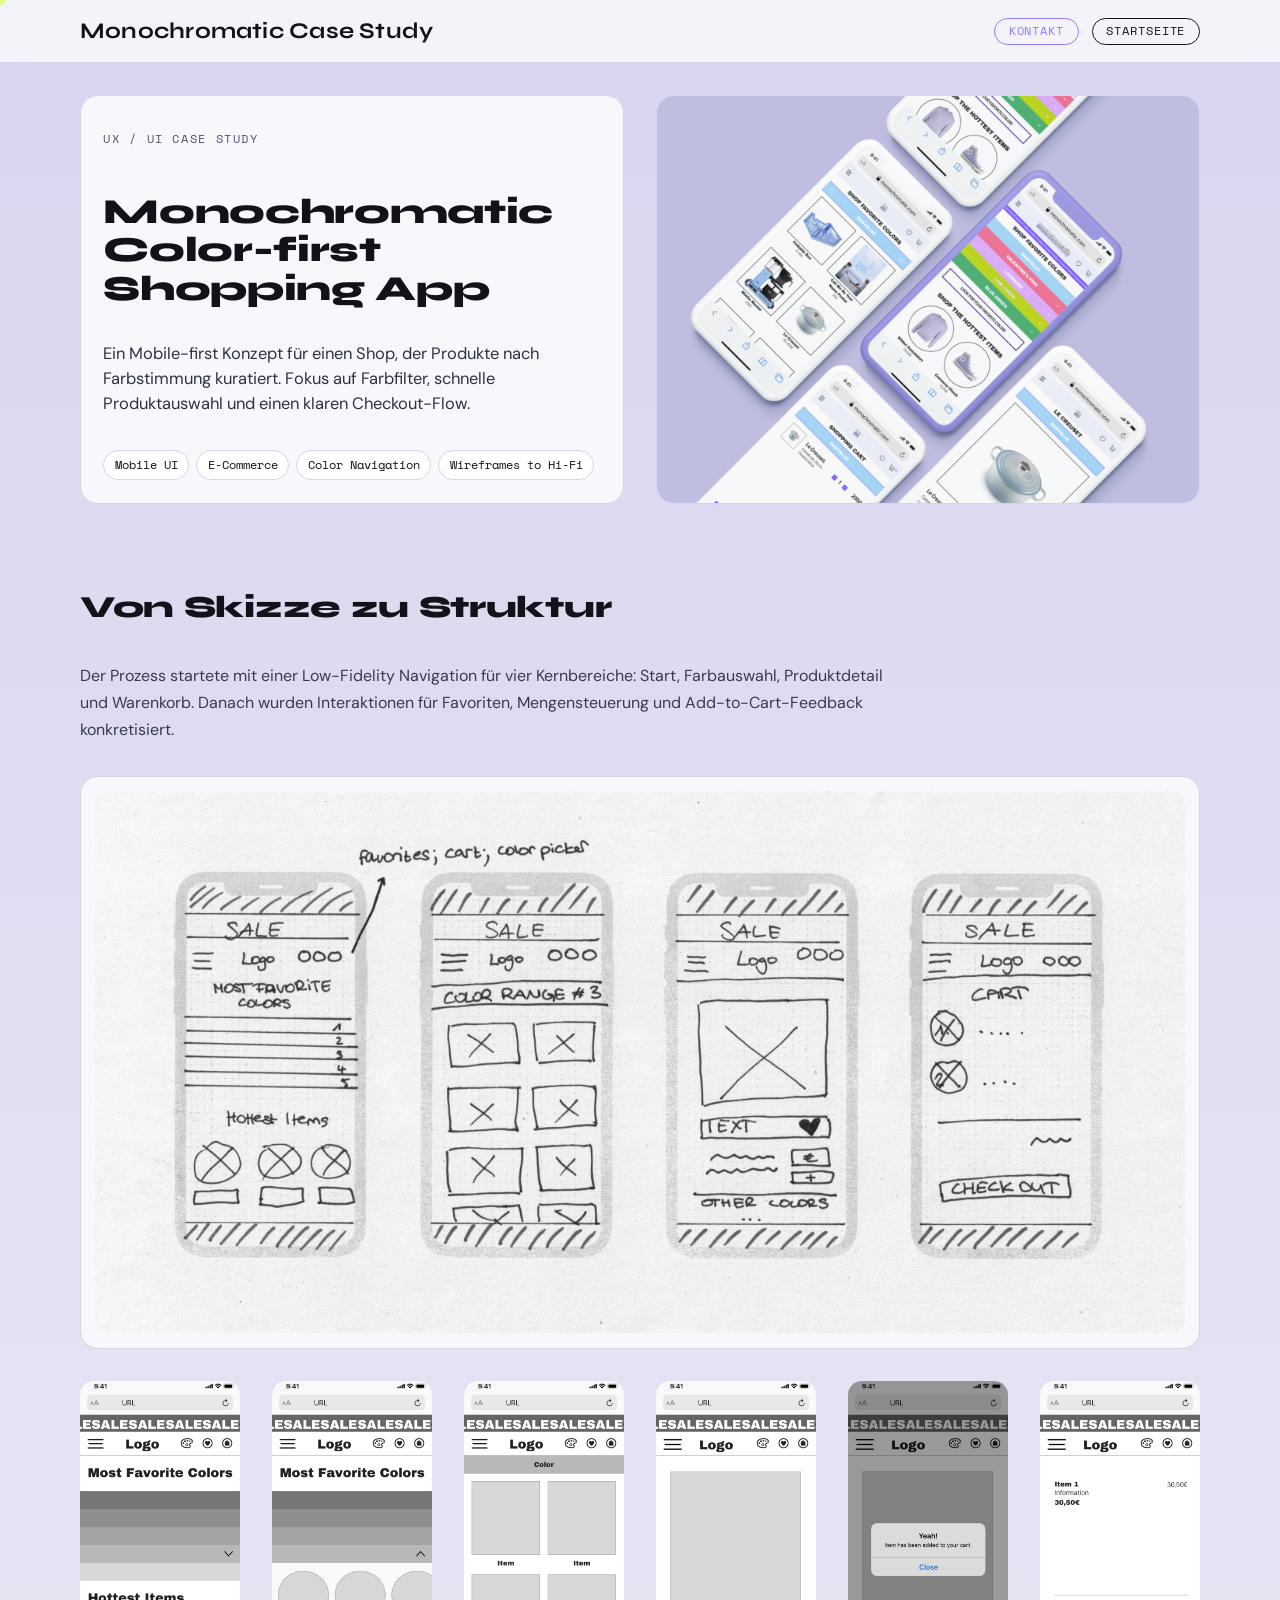
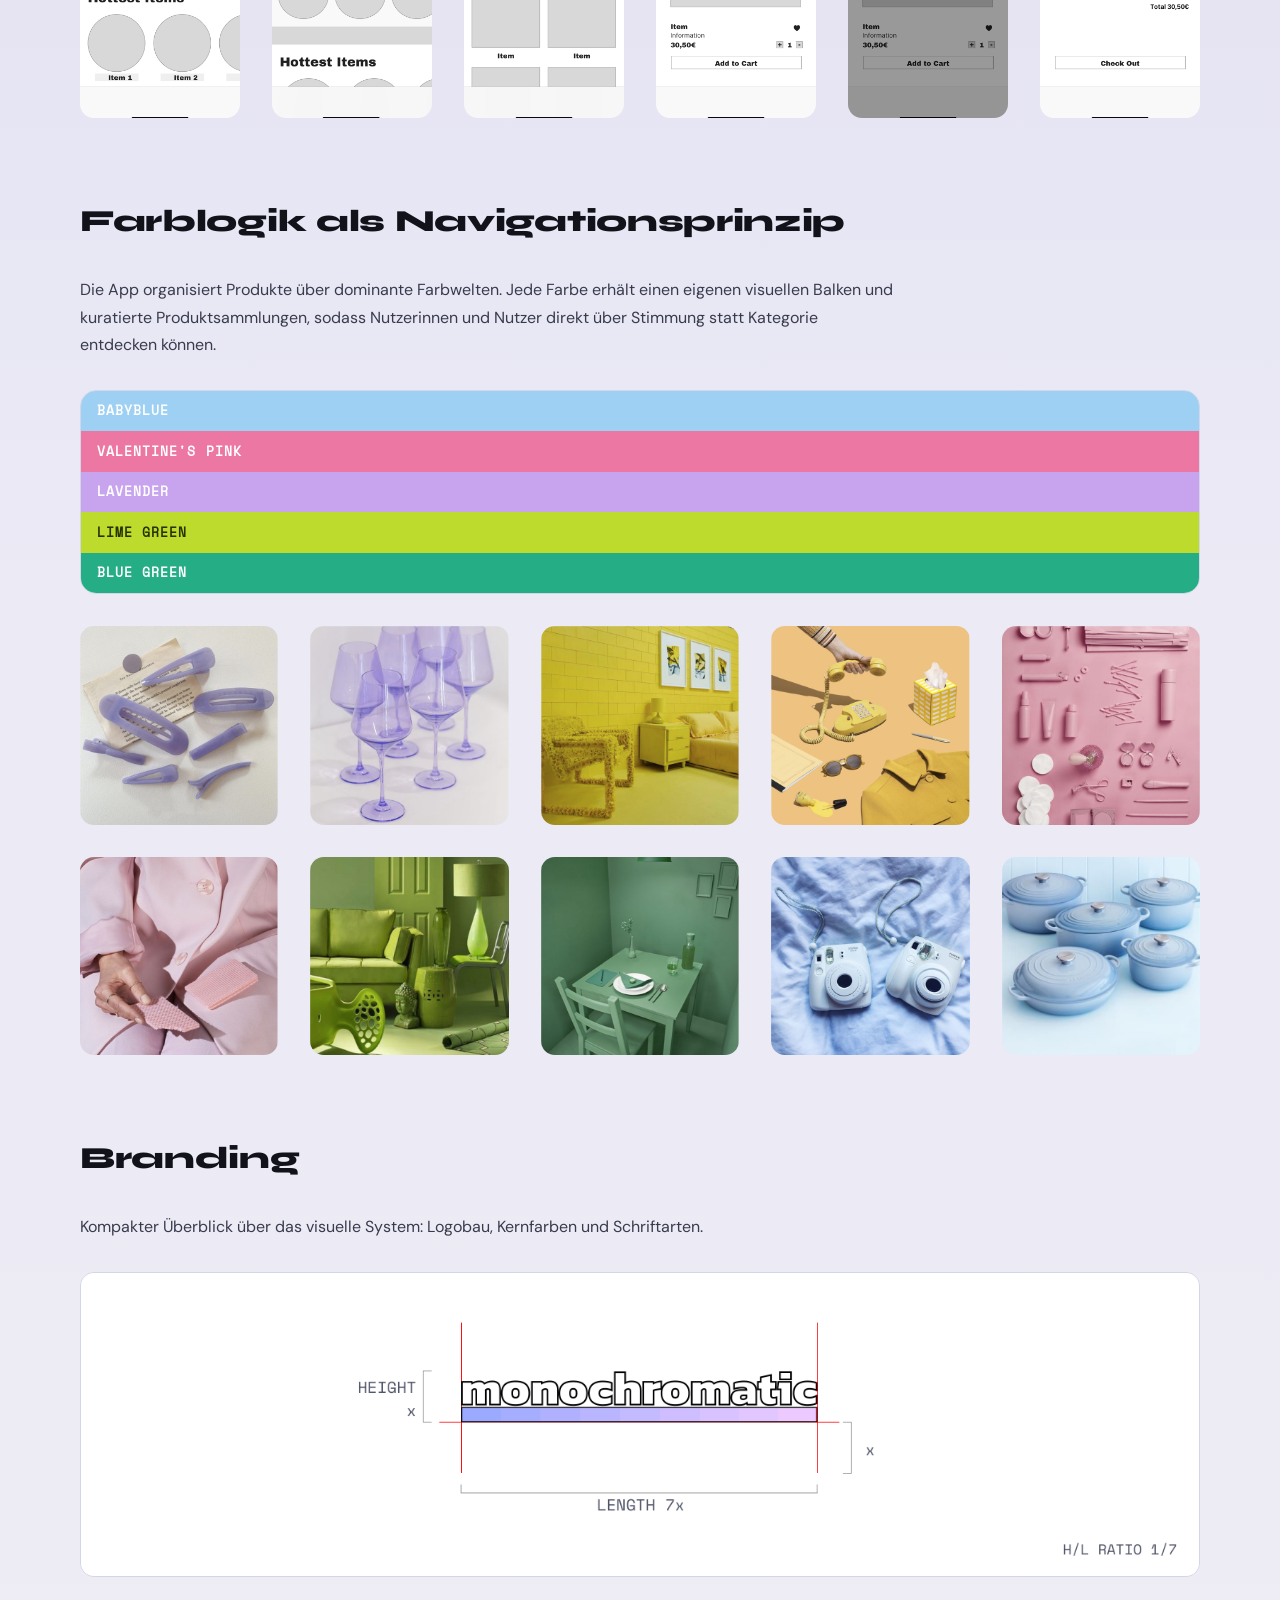
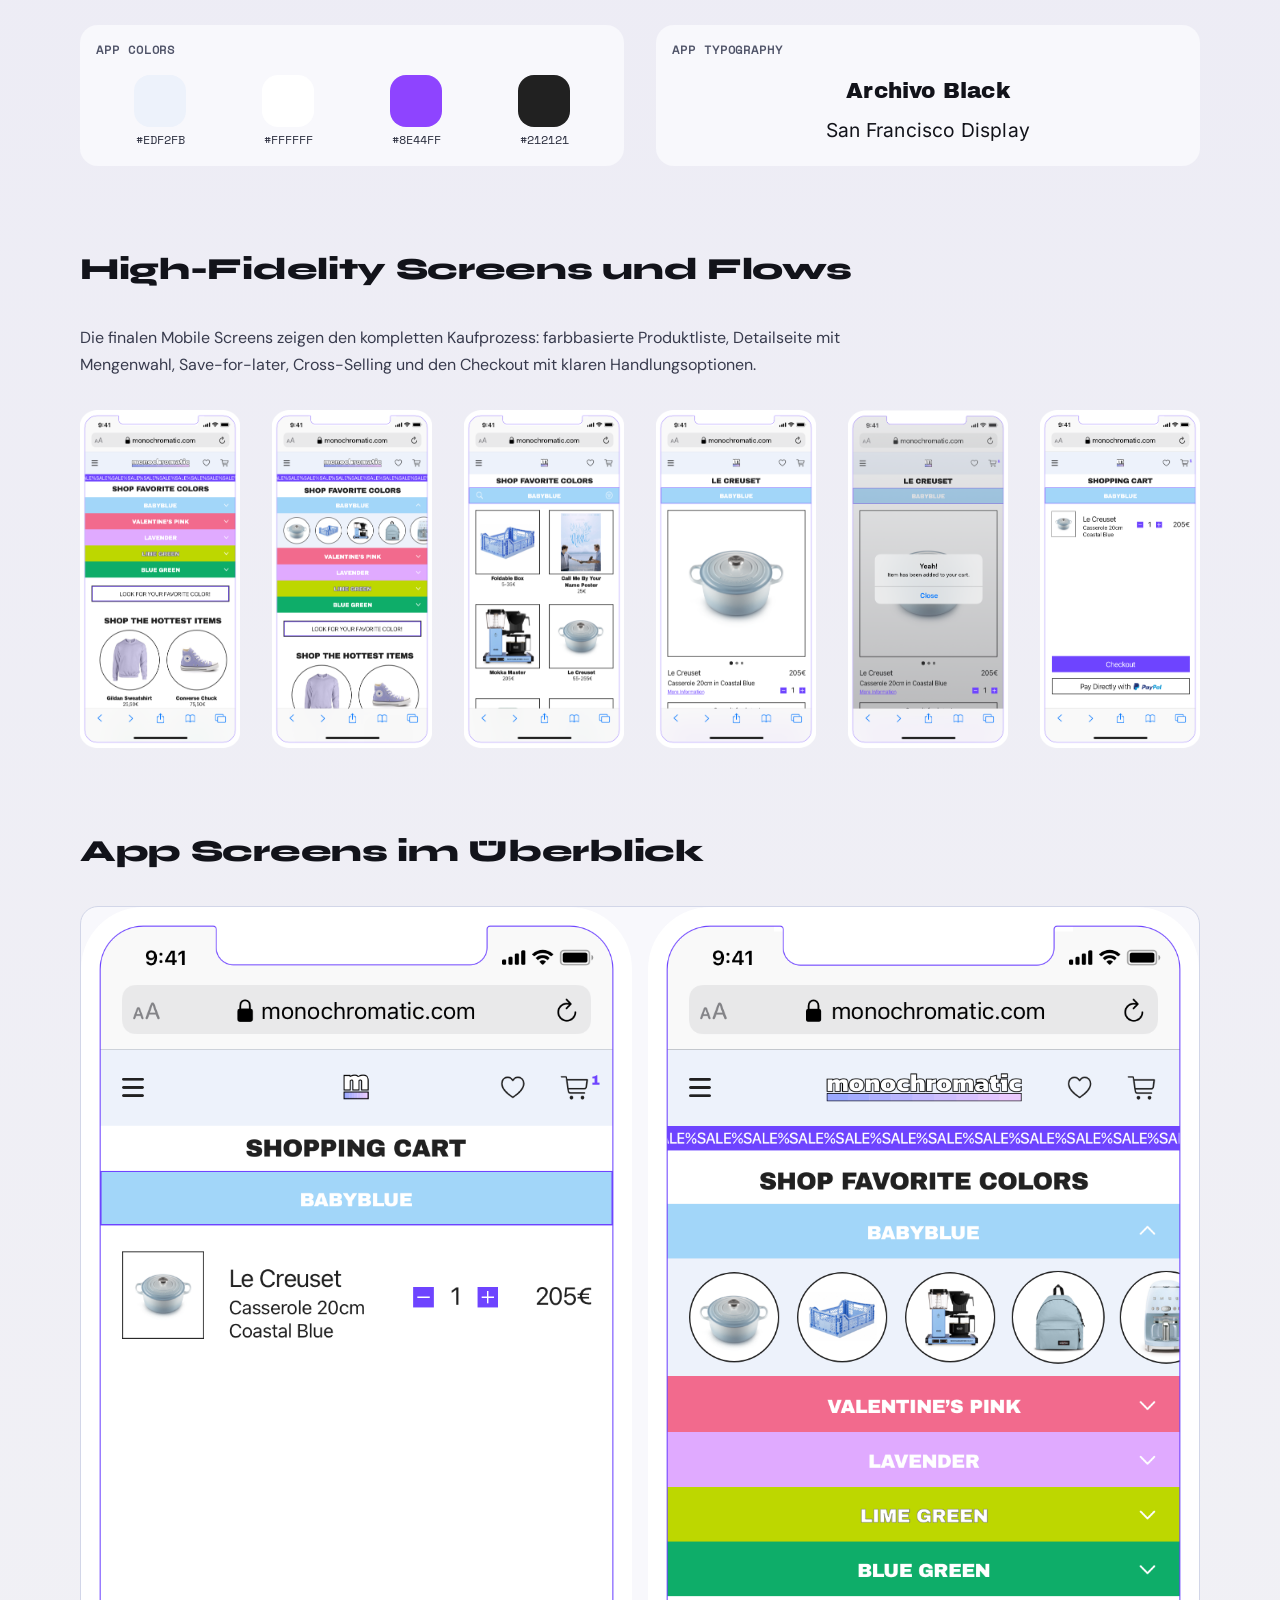
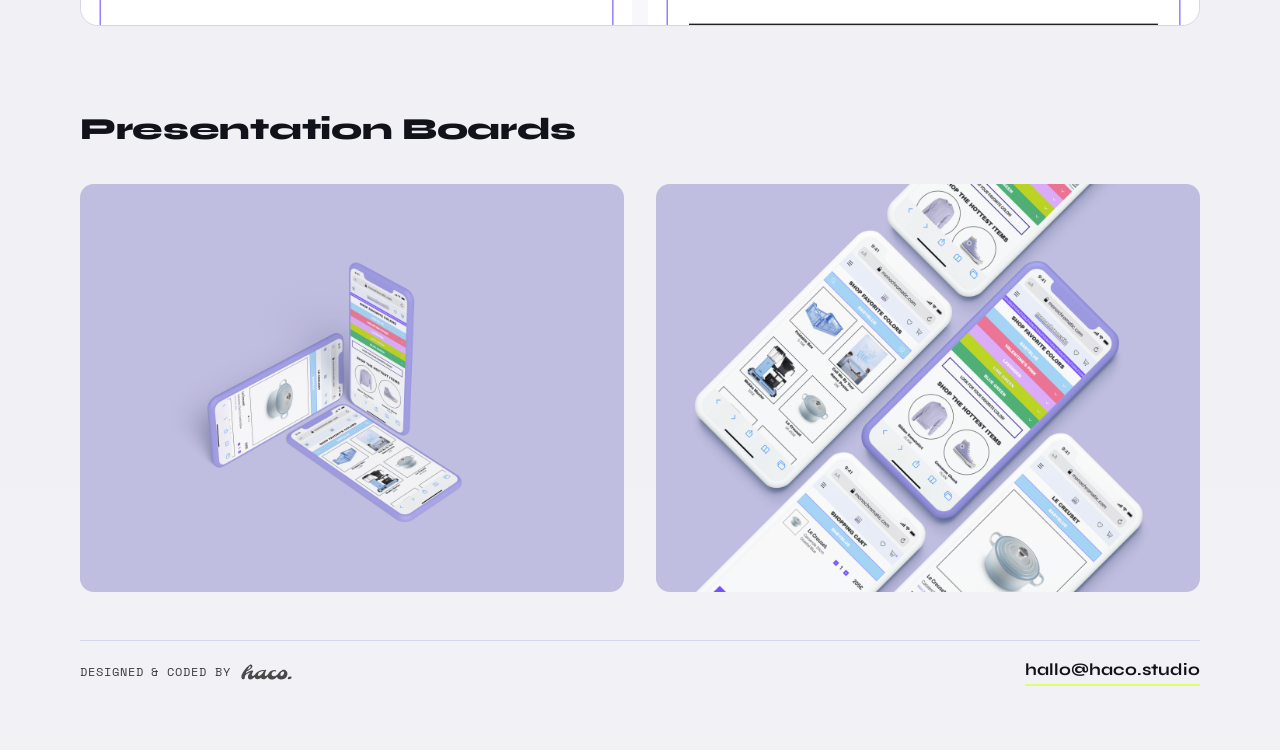
==== commit 1f1bbf33: "Magazinseite an Website-Struktur angepasst" ====
--- a/monochromatic/index.html
+++ b/monochromatic/index.html
@@ -1002,7 +1002,6 @@
       </div>
       <div class="footer-meta">
         <a href="mailto:hallo@haco.studio" class="footer-email">hallo@haco.studio</a>
-        <a href="../impressum.html">Impressum &amp; Datenschutz</a>
       </div>
     </footer>
   </main>
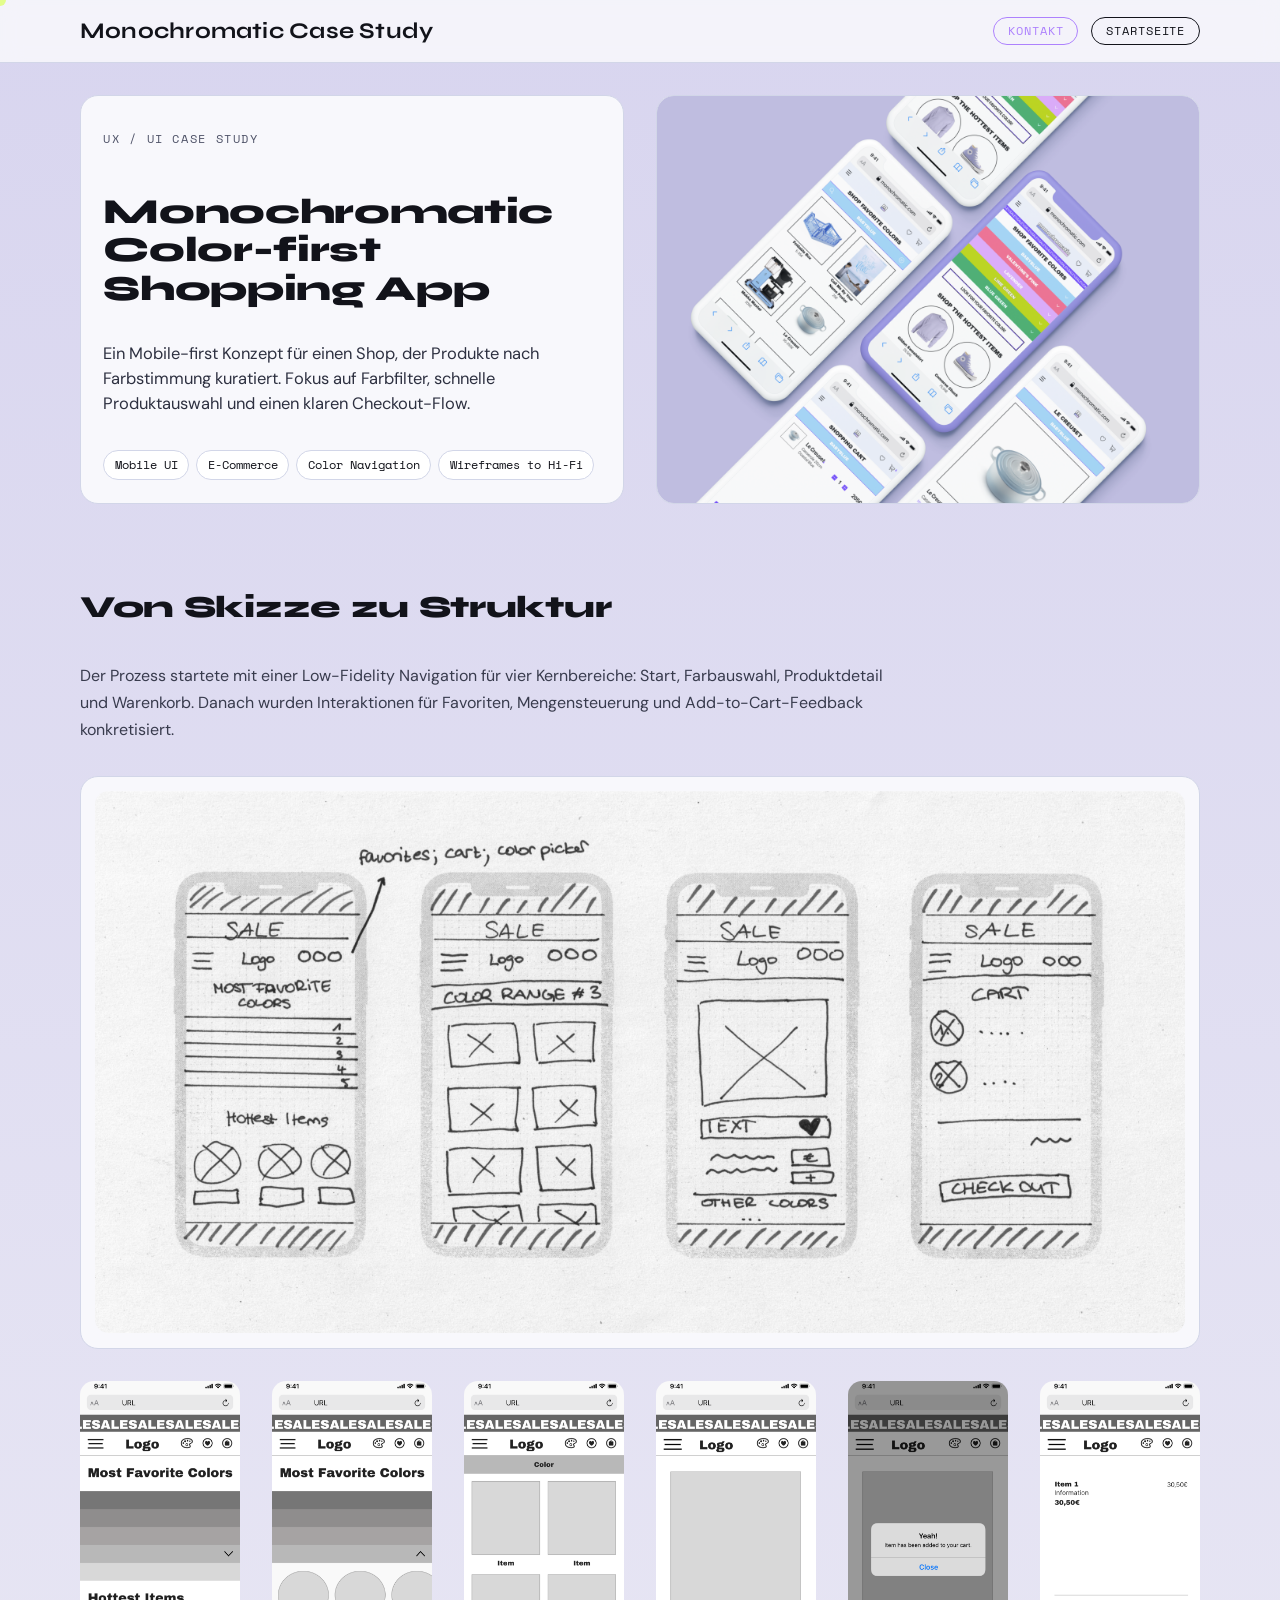
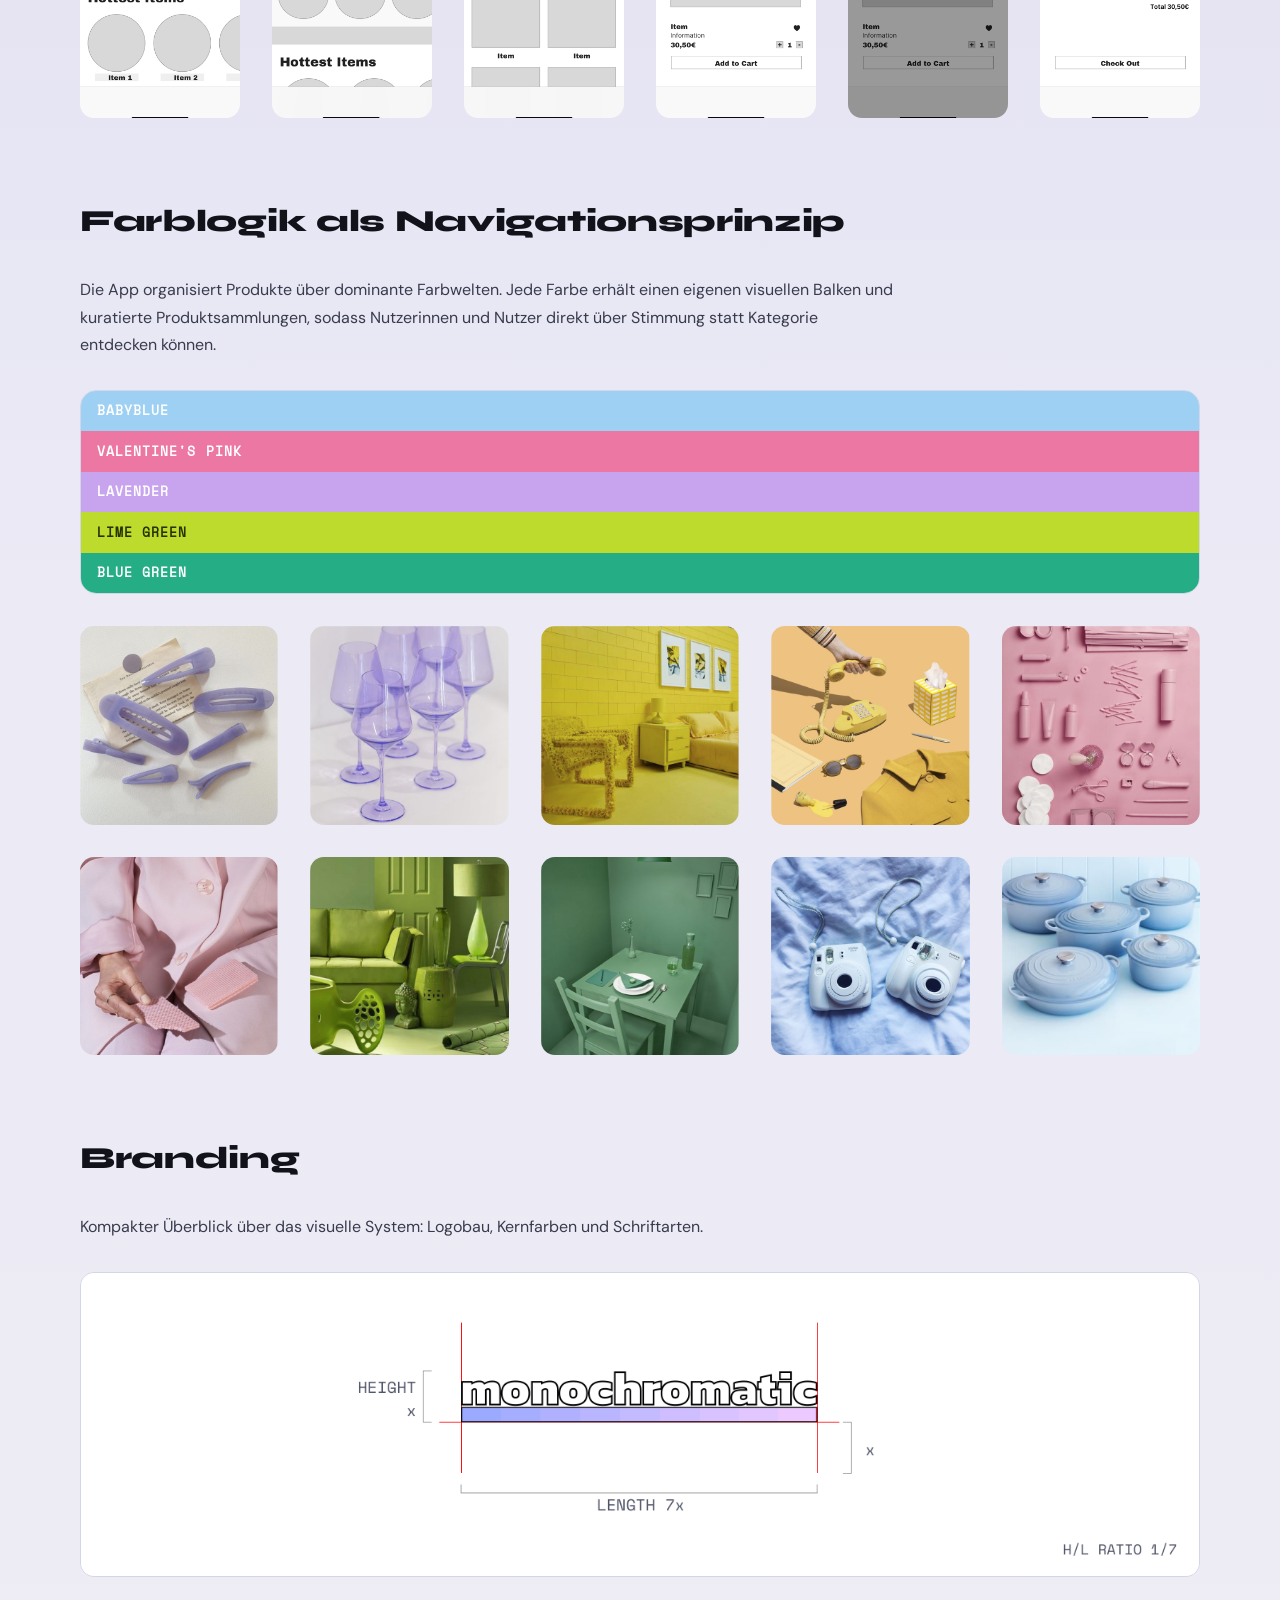
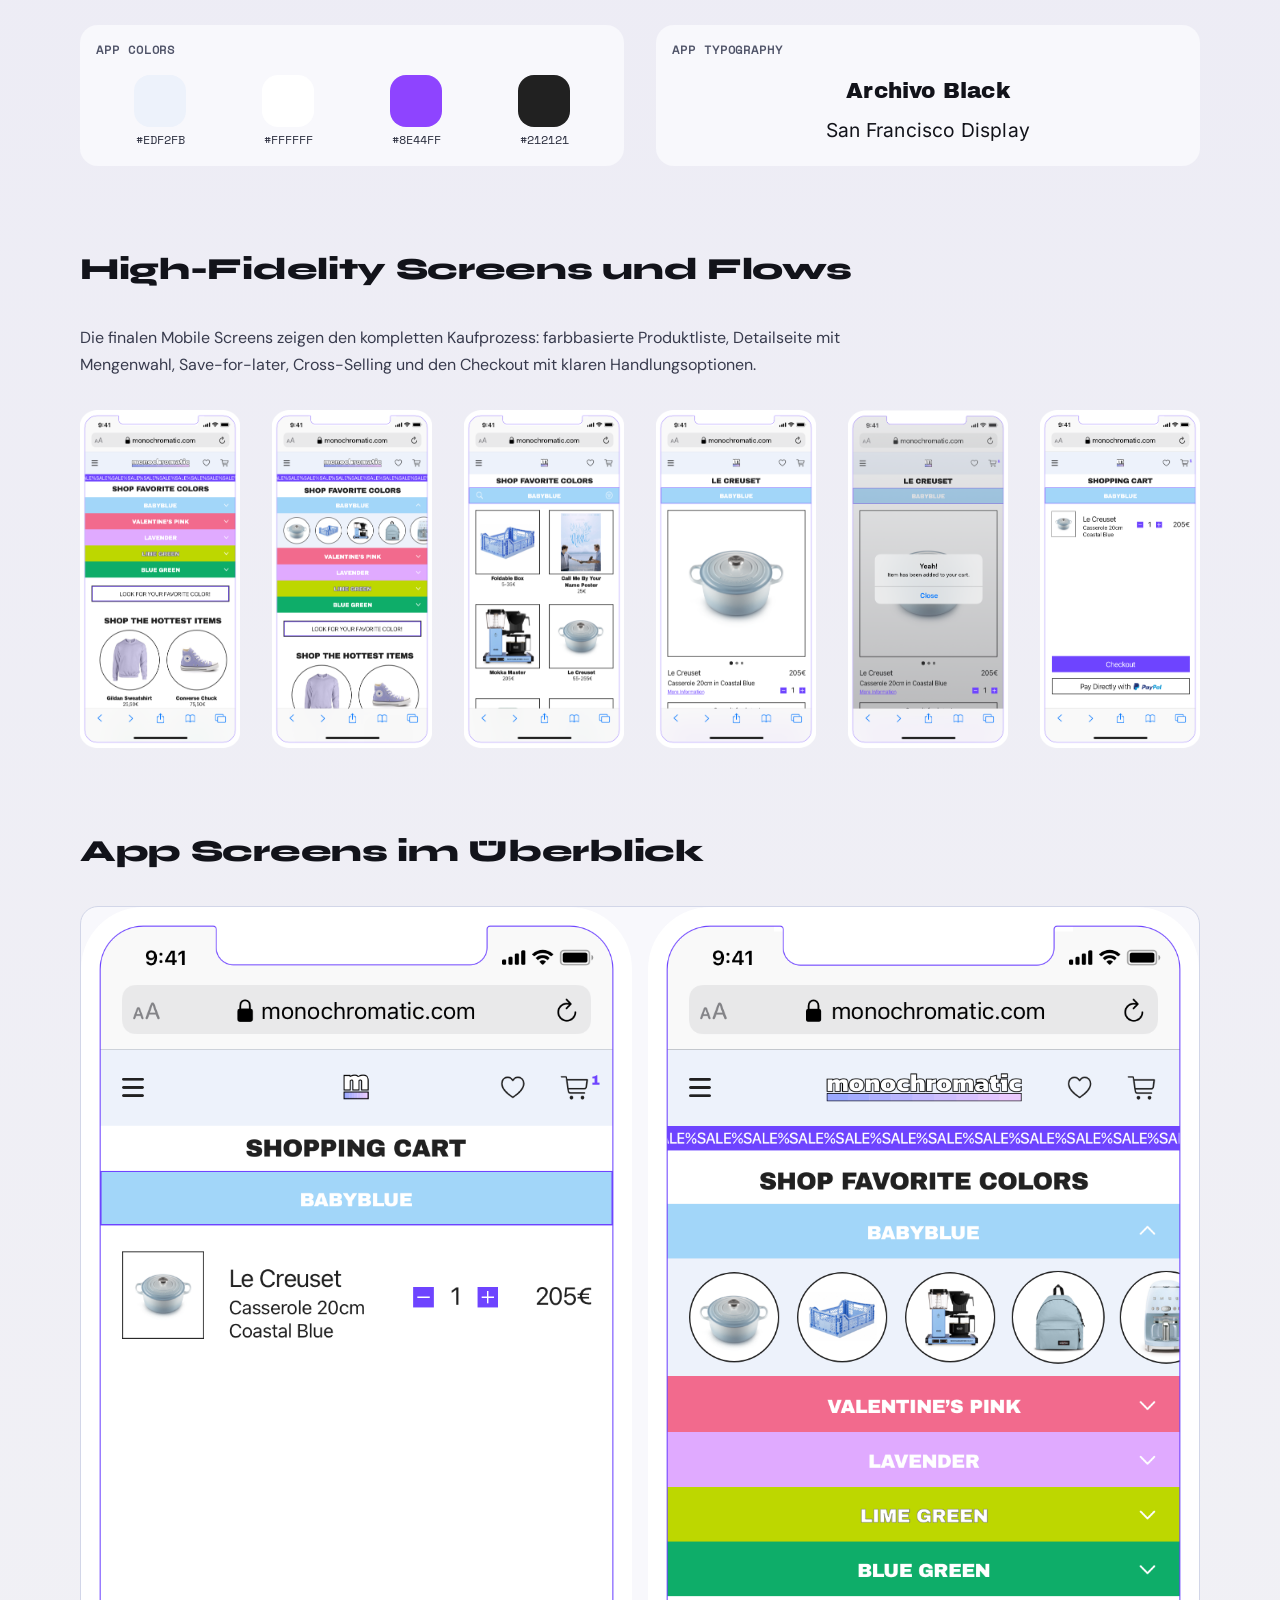
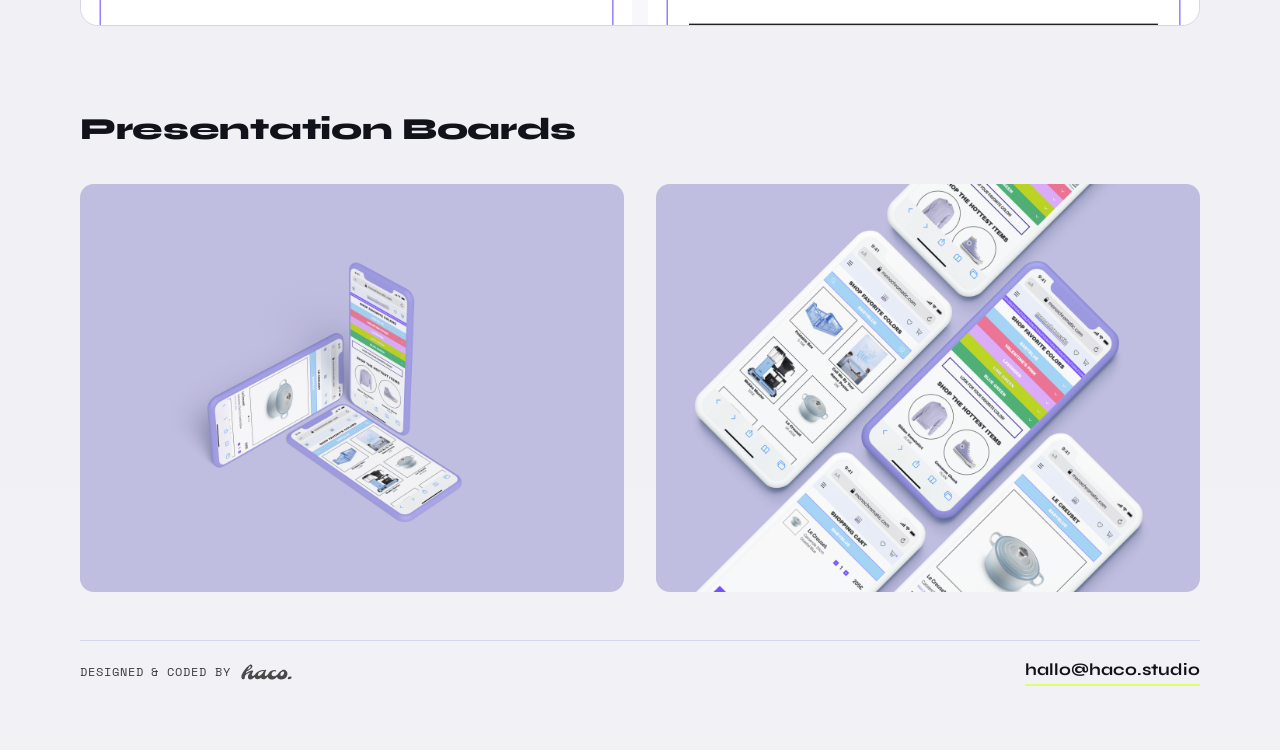
==== commit a35efb57: "Magazinseite an Website-Struktur angepasst" ====
--- a/monochromatic/index.html
+++ b/monochromatic/index.html
@@ -254,8 +254,8 @@
     box-shadow: 0 0 0 4px rgba(142, 121, 255, 0.2);
   }
   .nav-pill-icon {
-    width: 0.95rem;
-    height: 0.95rem;
+    width: 1.15rem;
+    height: 1.15rem;
     display: none;
     flex: 0 0 auto;
   }
@@ -750,10 +750,11 @@
     }
     footer {
       flex-direction: column;
-      align-items: flex-start;
+      align-items: center;
+      text-align: center;
     }
     .footer-meta {
-      align-items: flex-start;
+      align-items: center;
     }
   }
 
@@ -803,6 +804,52 @@
   @media (max-width: 520px) {
     .branding-grid--split {
       grid-template-columns: 1fr !important;
+    }
+  }
+
+  /* Keep project navigation buttons consistent with the slash subpage. */
+  .topbar-actions .nav-pill {
+    font-size: 12px;
+    letter-spacing: .08em;
+    border-radius: 999px;
+    transition: background-color .22s, color .22s, border-color .22s;
+  }
+  .topbar-actions .nav-contact-mobile {
+    border-color: #AD81FD;
+    color: #AD81FD;
+  }
+  .topbar-actions .nav-contact-mobile:hover {
+    background: #AD81FD;
+    border-color: #AD81FD;
+    color: #fff;
+  }
+  .topbar-actions .nav-pill:focus-visible {
+    outline: 2px solid var(--violet);
+    outline-offset: 2px;
+    box-shadow: 0 0 0 4px rgba(142, 121, 255, .2);
+  }
+  @media (max-width: 720px) {
+    .topbar-actions {
+      display: inline-flex;
+      align-items: center;
+      gap: .4rem;
+    }
+    .topbar-actions a + a {
+      margin-left: 0;
+    }
+    .topbar-actions .nav-pill {
+      display: inline-flex;
+      align-items: center;
+      justify-content: center;
+      width: 2.25rem;
+      height: 2.25rem;
+      padding: 0;
+    }
+    .topbar-actions .nav-pill-icon {
+      display: block;
+    }
+    .topbar-actions .nav-pill-label {
+      display: none;
     }
   }
 </style>
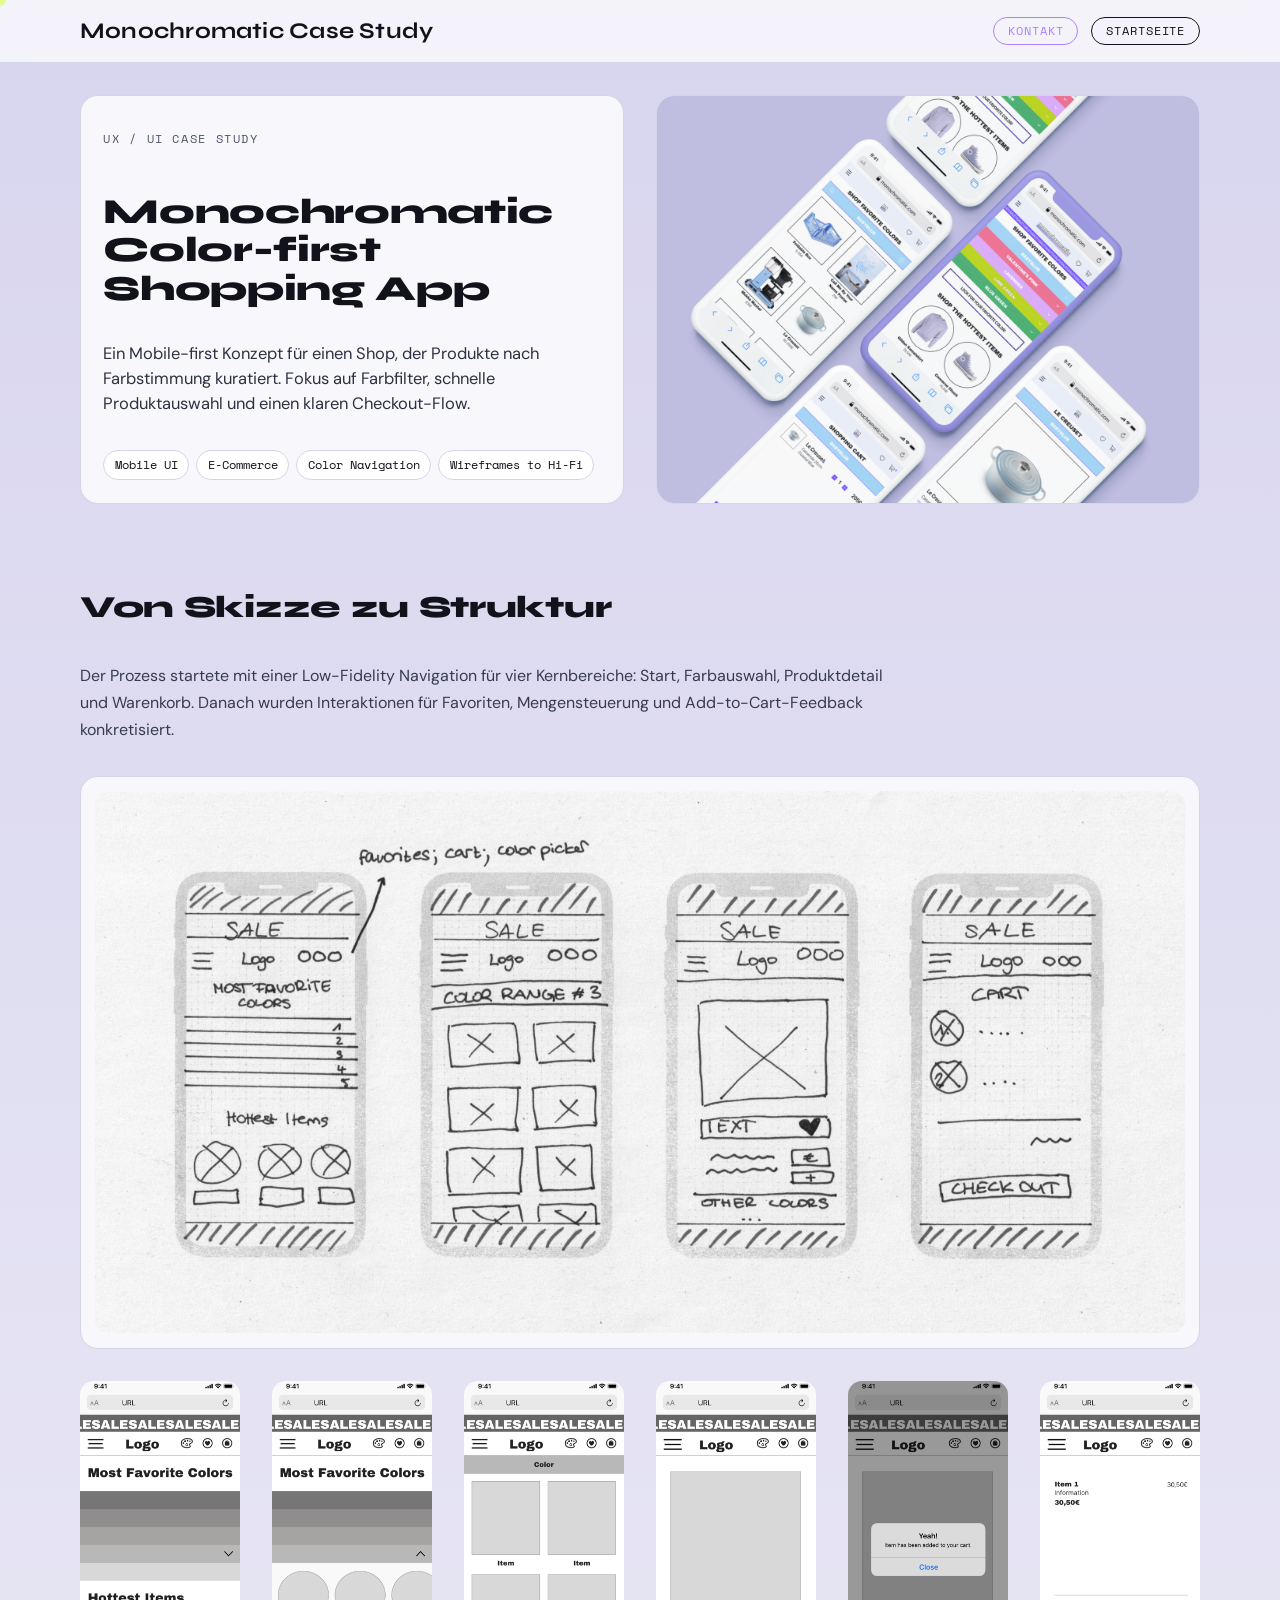
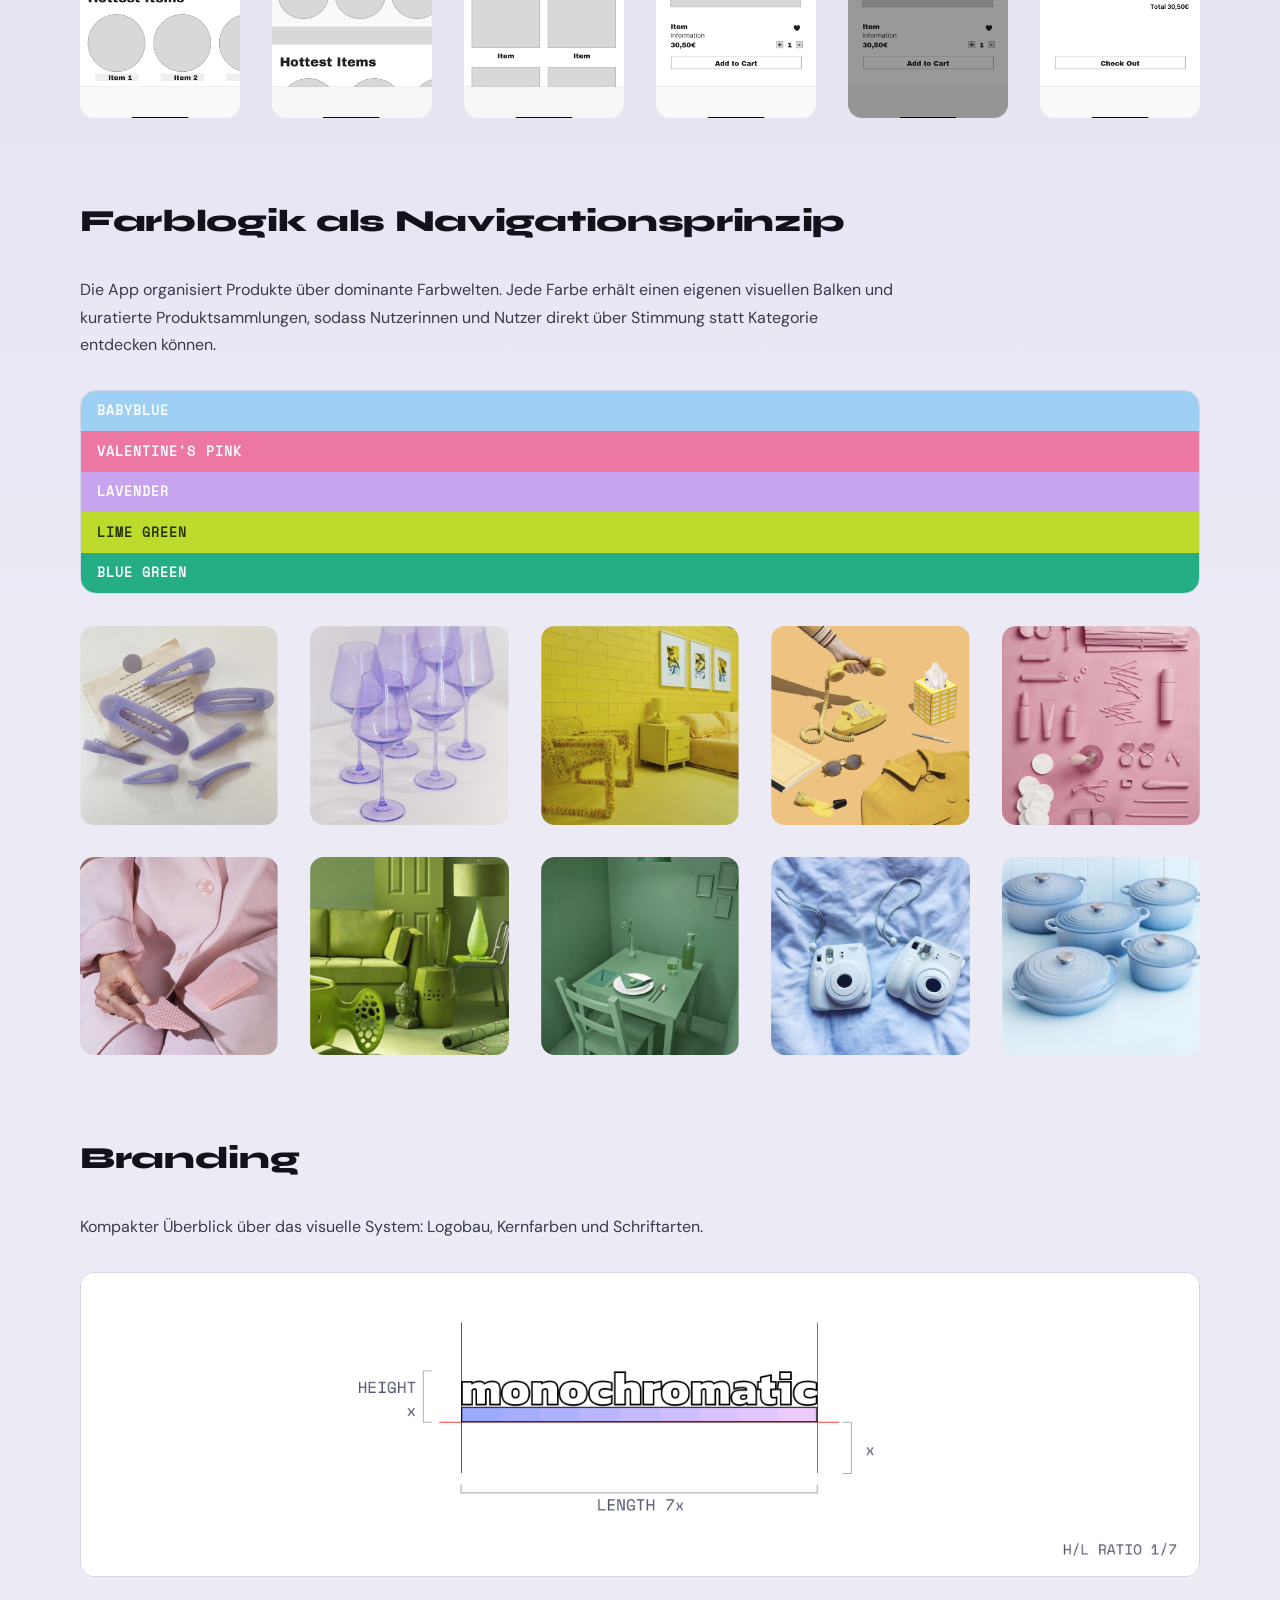
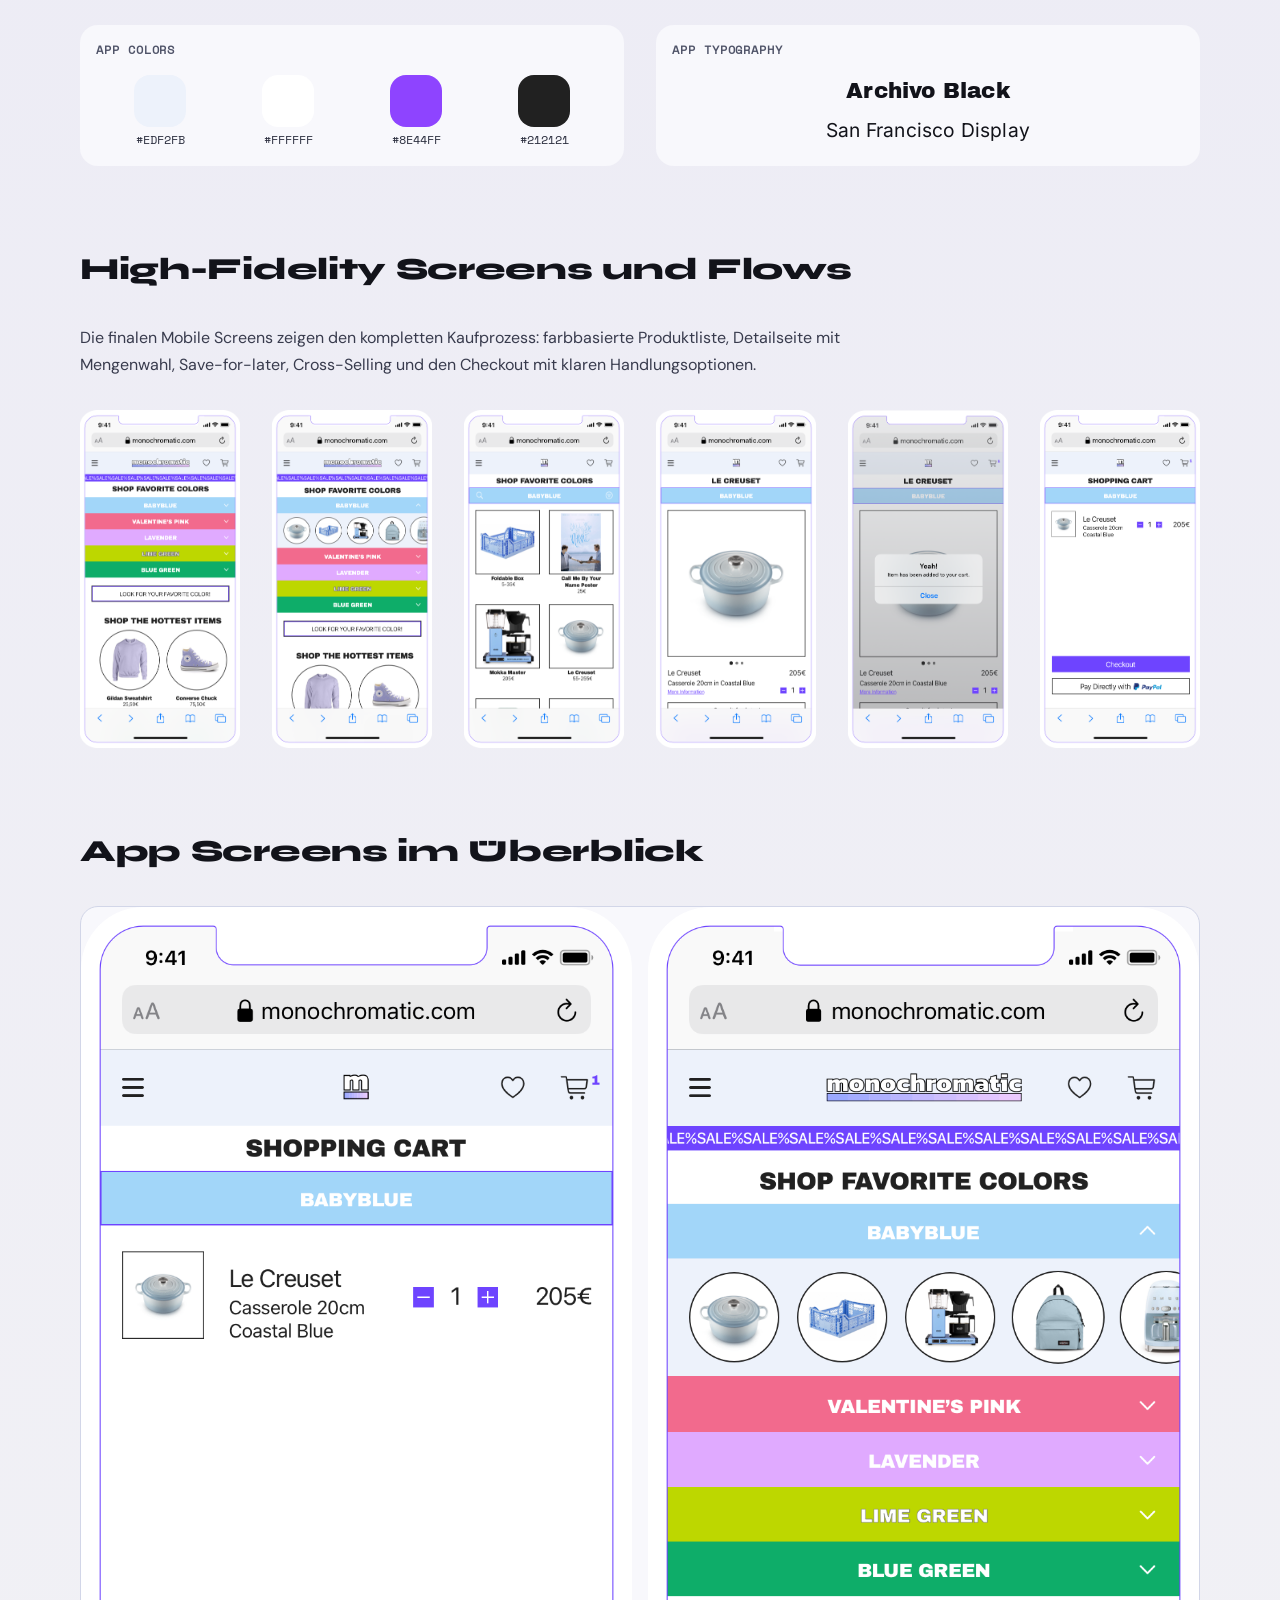
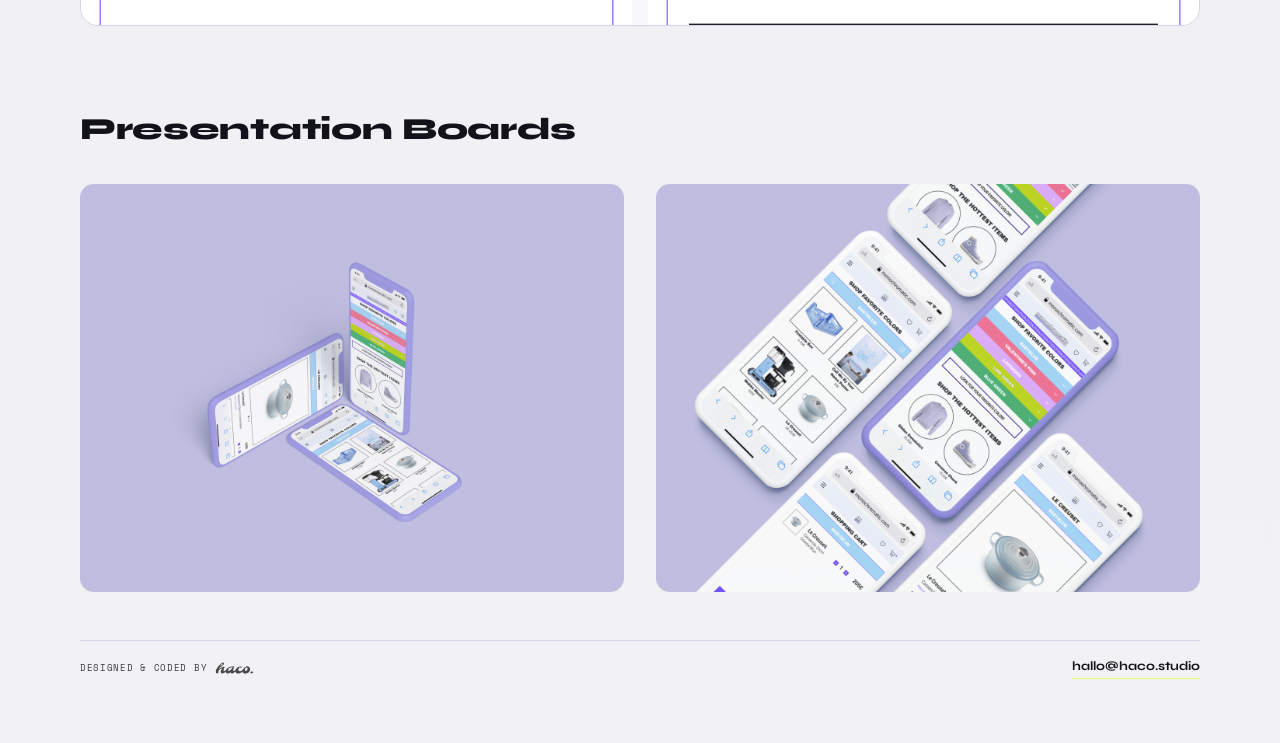
==== commit 0409a9ab: "Magazinseite an Website-Struktur angepasst" ====
--- a/monochromatic/index.html
+++ b/monochromatic/index.html
@@ -659,7 +659,7 @@
     margin-top: 1rem;
     padding-top: 1rem;
     color: #53586f;
-    font-size: 0.92rem;
+    font-size: 0.69rem;
     display: flex;
     align-items: center;
     justify-content: space-between;
@@ -669,16 +669,16 @@
   .footer-credit {
     display: inline-flex;
     align-items: center;
-    gap: .55rem;
+    gap: .4125rem;
     font-family: 'Space Mono', monospace;
-    font-size: var(--min-text-size);
+    font-size: calc(var(--min-text-size) * .75);
     letter-spacing: .08em;
     text-transform: uppercase;
     opacity: .82;
     color: var(--ink);
   }
   .footer-logo img {
-    height: 24px;
+    height: 18px;
     width: auto;
     display: block;
     opacity: .85;
@@ -687,17 +687,17 @@
     display: flex;
     flex-direction: column;
     align-items: flex-end;
-    gap: 0.35rem;
+    gap: 0.2625rem;
   }
   .footer-email {
     display: inline-block;
     font-family: 'Syne', 'DM Sans', sans-serif;
-    font-size: 1.05rem;
+    font-size: 0.7875rem;
     font-weight: 700;
     color: var(--ink);
     text-decoration: none;
-    border-bottom: 2px solid #DEFF70;
-    padding-bottom: 0.12rem;
+    border-bottom: 1.5px solid #DEFF70;
+    padding-bottom: 0.09rem;
     transition: color .2s, border-color .2s;
   }
   .footer-email:hover {
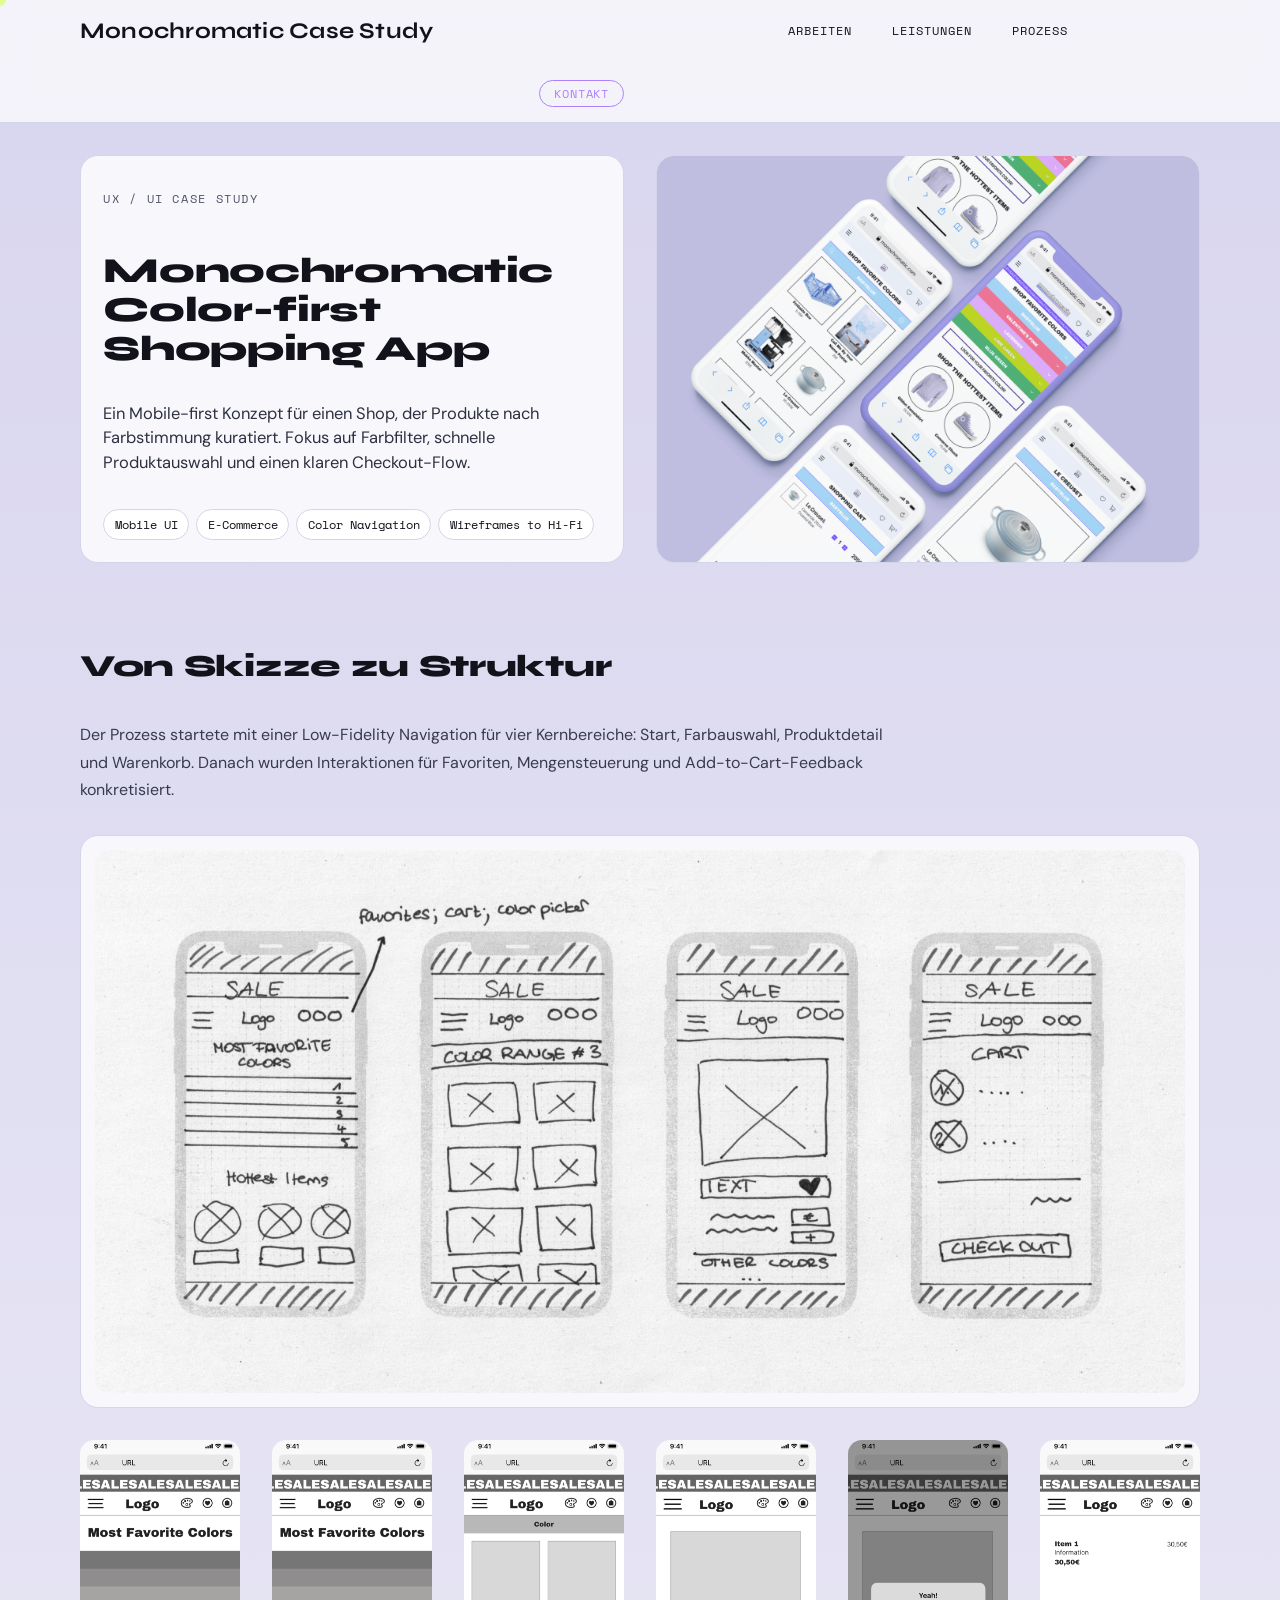
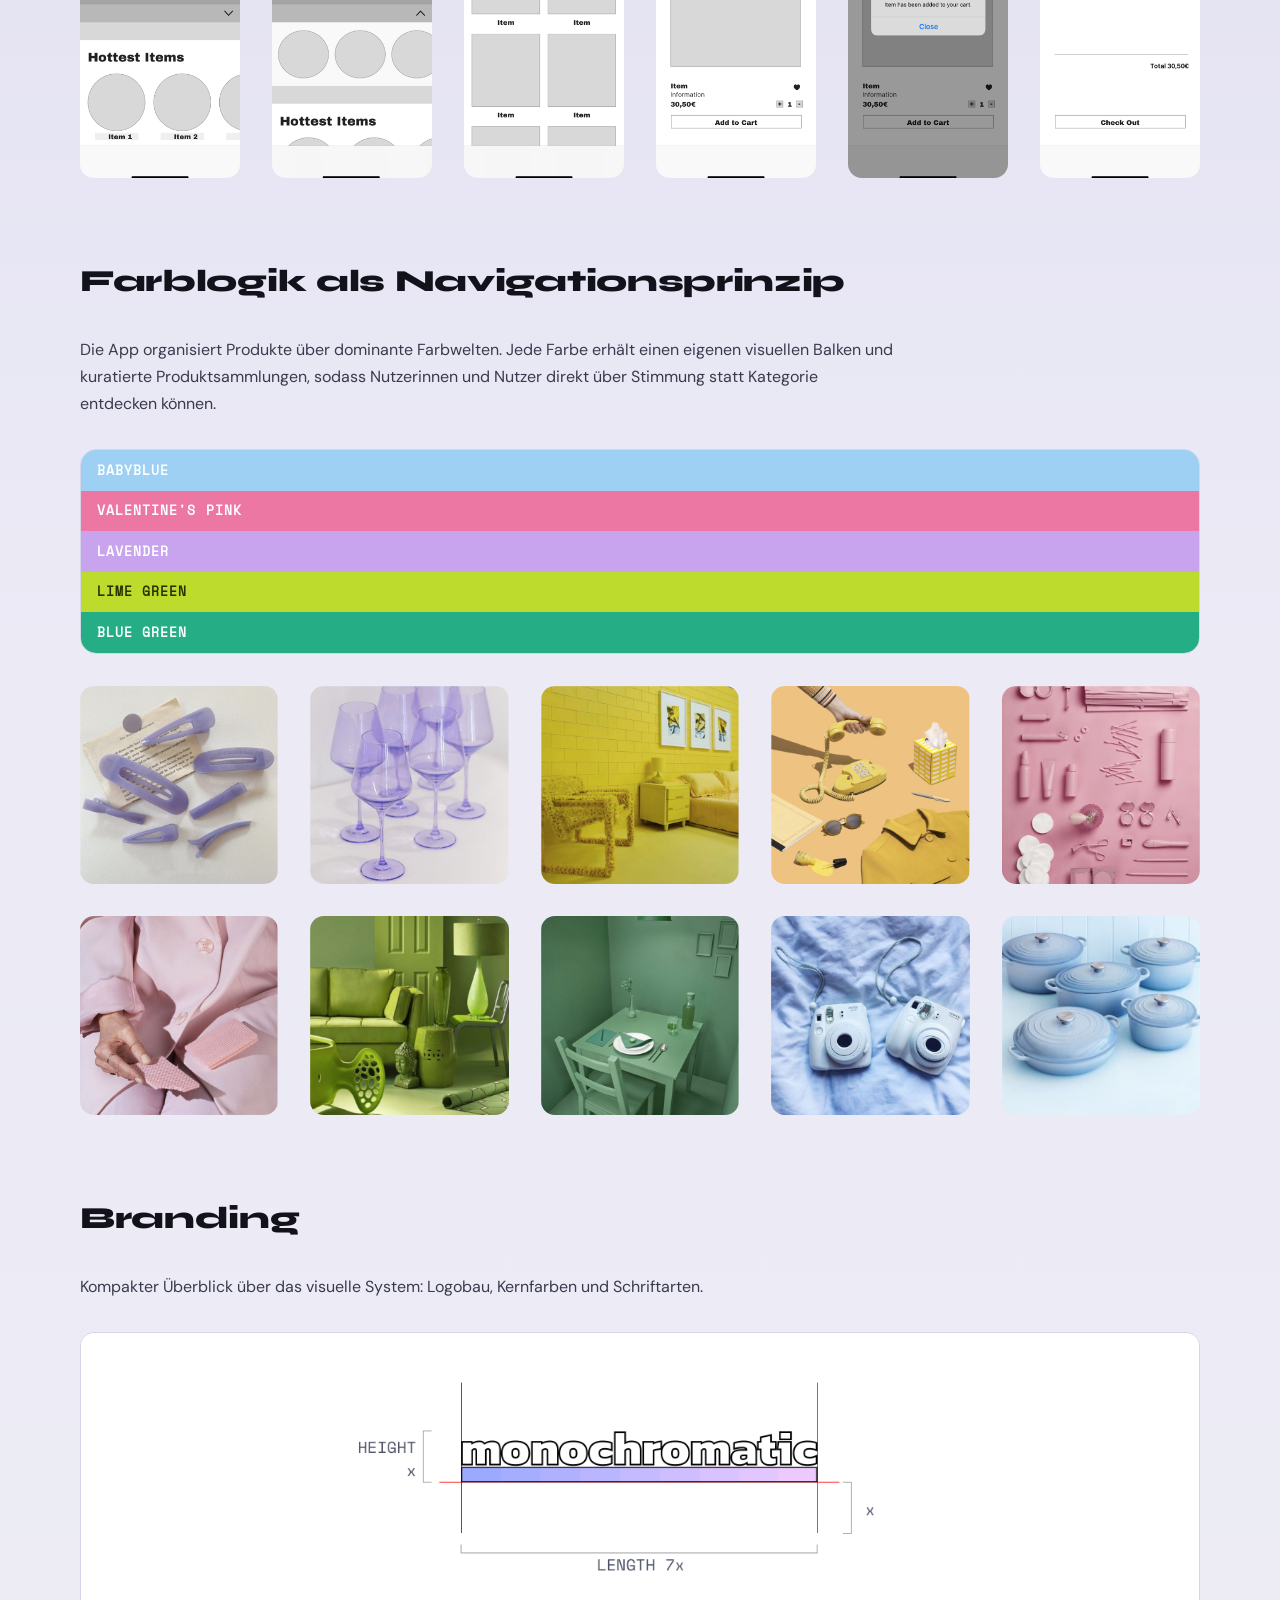
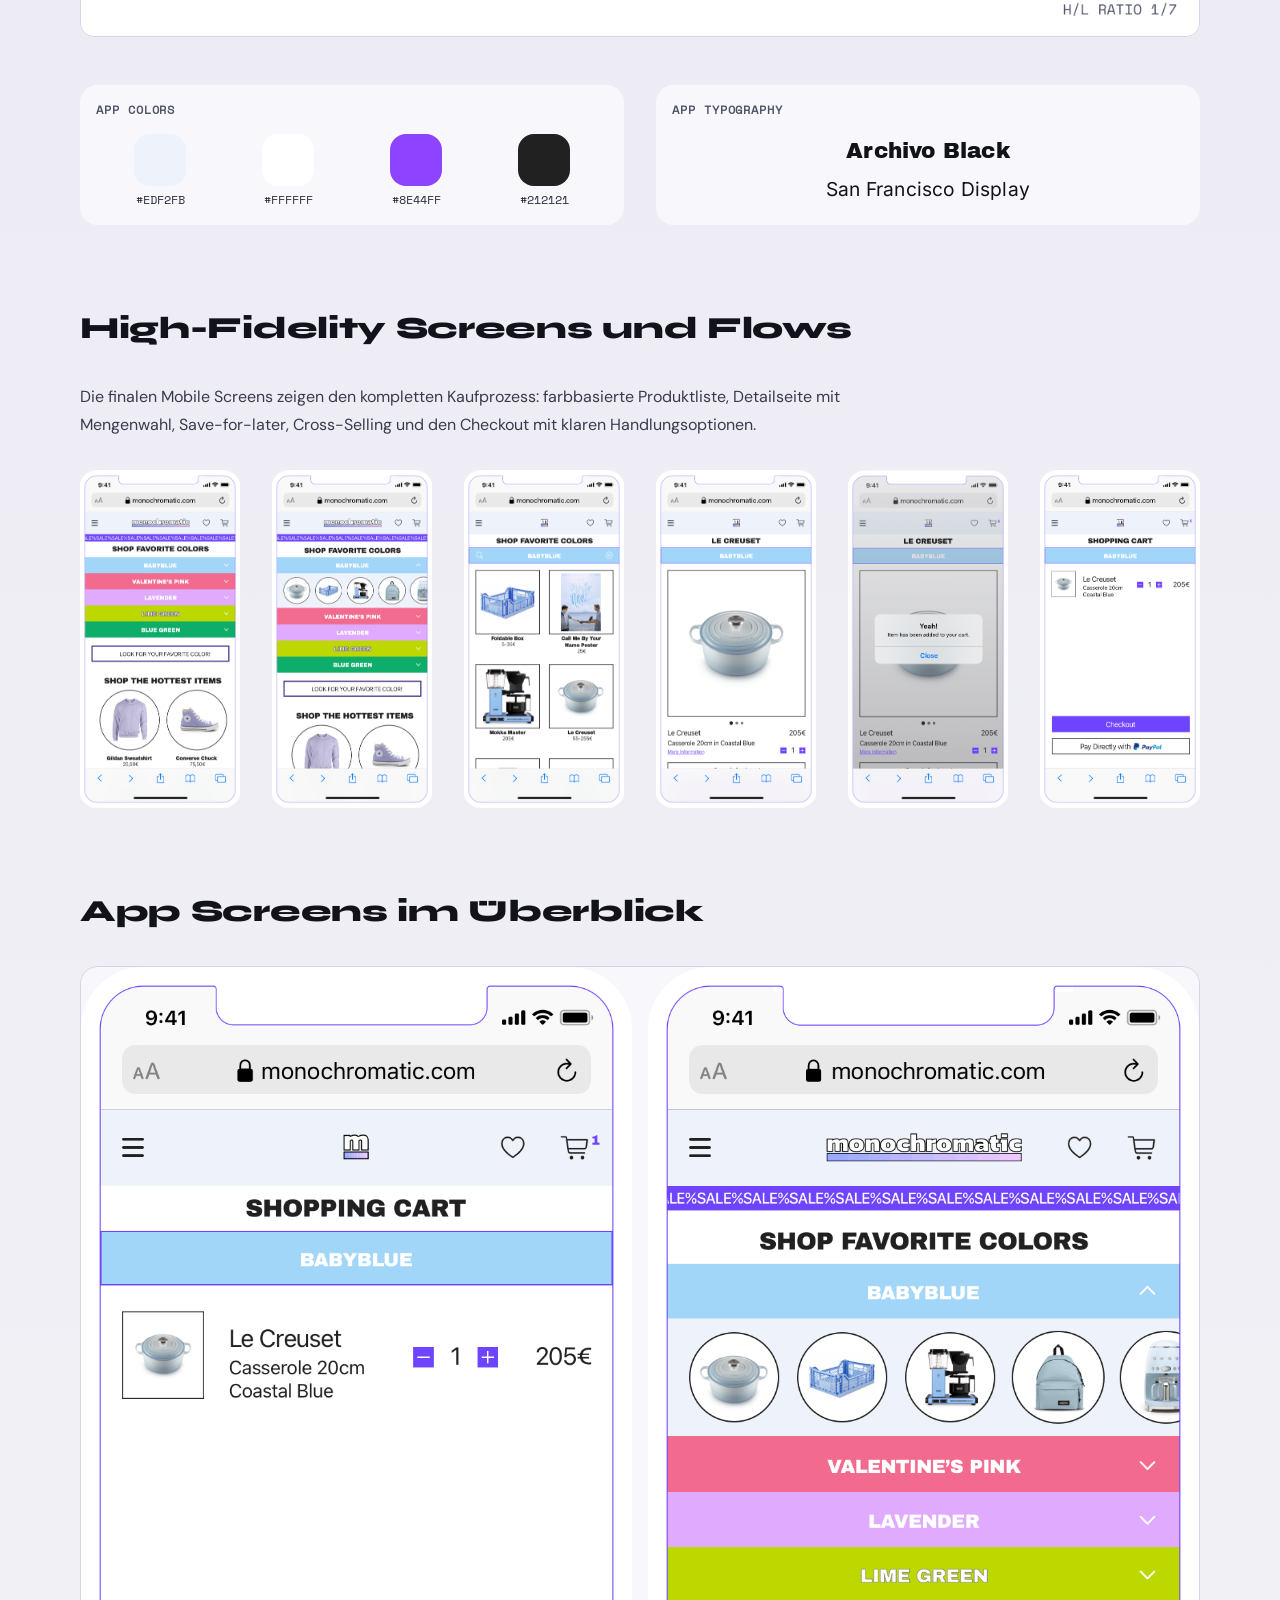
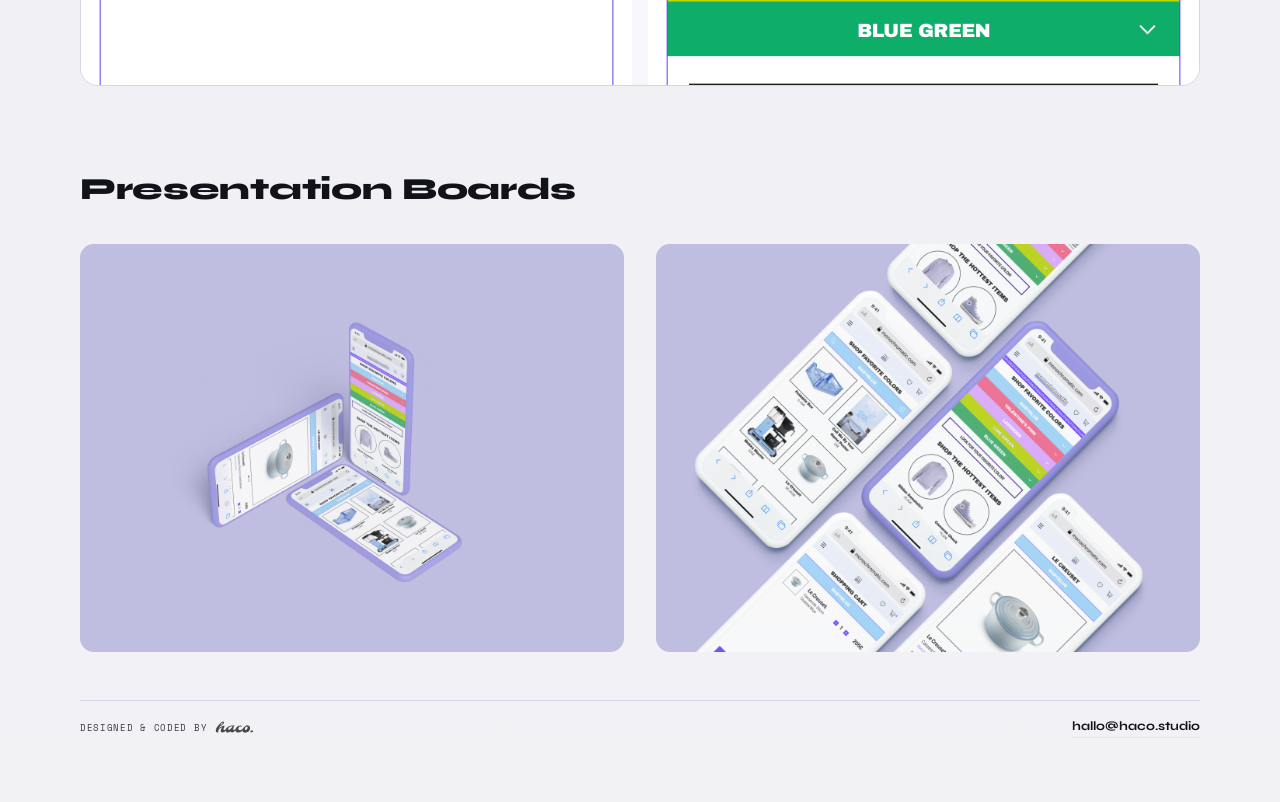
==== commit faa586cd: "Magazinseite an Website-Struktur angepasst" ====
--- a/monochromatic/index.html
+++ b/monochromatic/index.html
@@ -212,6 +212,9 @@
     color: var(--ink);
     border-color: var(--ink);
   }
+  .topbar-actions .home-link {
+    display: none;
+  }
   .topbar-actions {
     justify-self: end;
     display: block;
@@ -258,6 +261,24 @@
     height: 1.15rem;
     display: none;
     flex: 0 0 auto;
+  }
+  .project-nav {
+    display: flex;
+    align-items: center;
+    gap: 2.5rem;
+    justify-self: center;
+  }
+  .project-nav a {
+    color: var(--ink);
+    font-family: 'Space Mono', monospace;
+    font-size: 12px;
+    letter-spacing: .08em;
+    text-decoration: none;
+    text-transform: uppercase;
+  }
+  .project-nav a:hover,
+  .project-nav a:focus-visible {
+    color: var(--violet);
   }
   .nav-pill-label {
     line-height: 1;
@@ -829,10 +850,14 @@
     box-shadow: 0 0 0 4px rgba(142, 121, 255, .2);
   }
   @media (max-width: 720px) {
+    .brand {
+      font-size: 1.3rem;
+      line-height: 1.375;
+    }
     .topbar-actions {
       display: inline-flex;
       align-items: center;
-      gap: .4rem;
+      gap: .6rem;
     }
     .topbar-actions a + a {
       margin-left: 0;
@@ -848,6 +873,9 @@
     .topbar-actions .nav-pill-icon {
       display: block;
     }
+    .project-nav {
+      display: none;
+    }
     .topbar-actions .nav-pill-label {
       display: none;
     }
@@ -859,6 +887,11 @@
   <header class="topbar">
     <div class="topbar-inner">
       <div class="brand">Monochromatic Case Study</div>
+      <nav class="project-nav" aria-label="Hauptnavigation">
+        <a href="../index.html#work">Arbeiten</a>
+        <a href="../index.html#services">Leistungen</a>
+        <a href="../index.html#process">Prozess</a>
+      </nav>
       <div class="topbar-actions">
         <a class="nav-contact-mobile nav-pill" href="../index.html?contact=1" aria-label="Kontakt">
           <svg class="nav-pill-icon" viewBox="0 0 24 24" fill="none" aria-hidden="true" focusable="false">
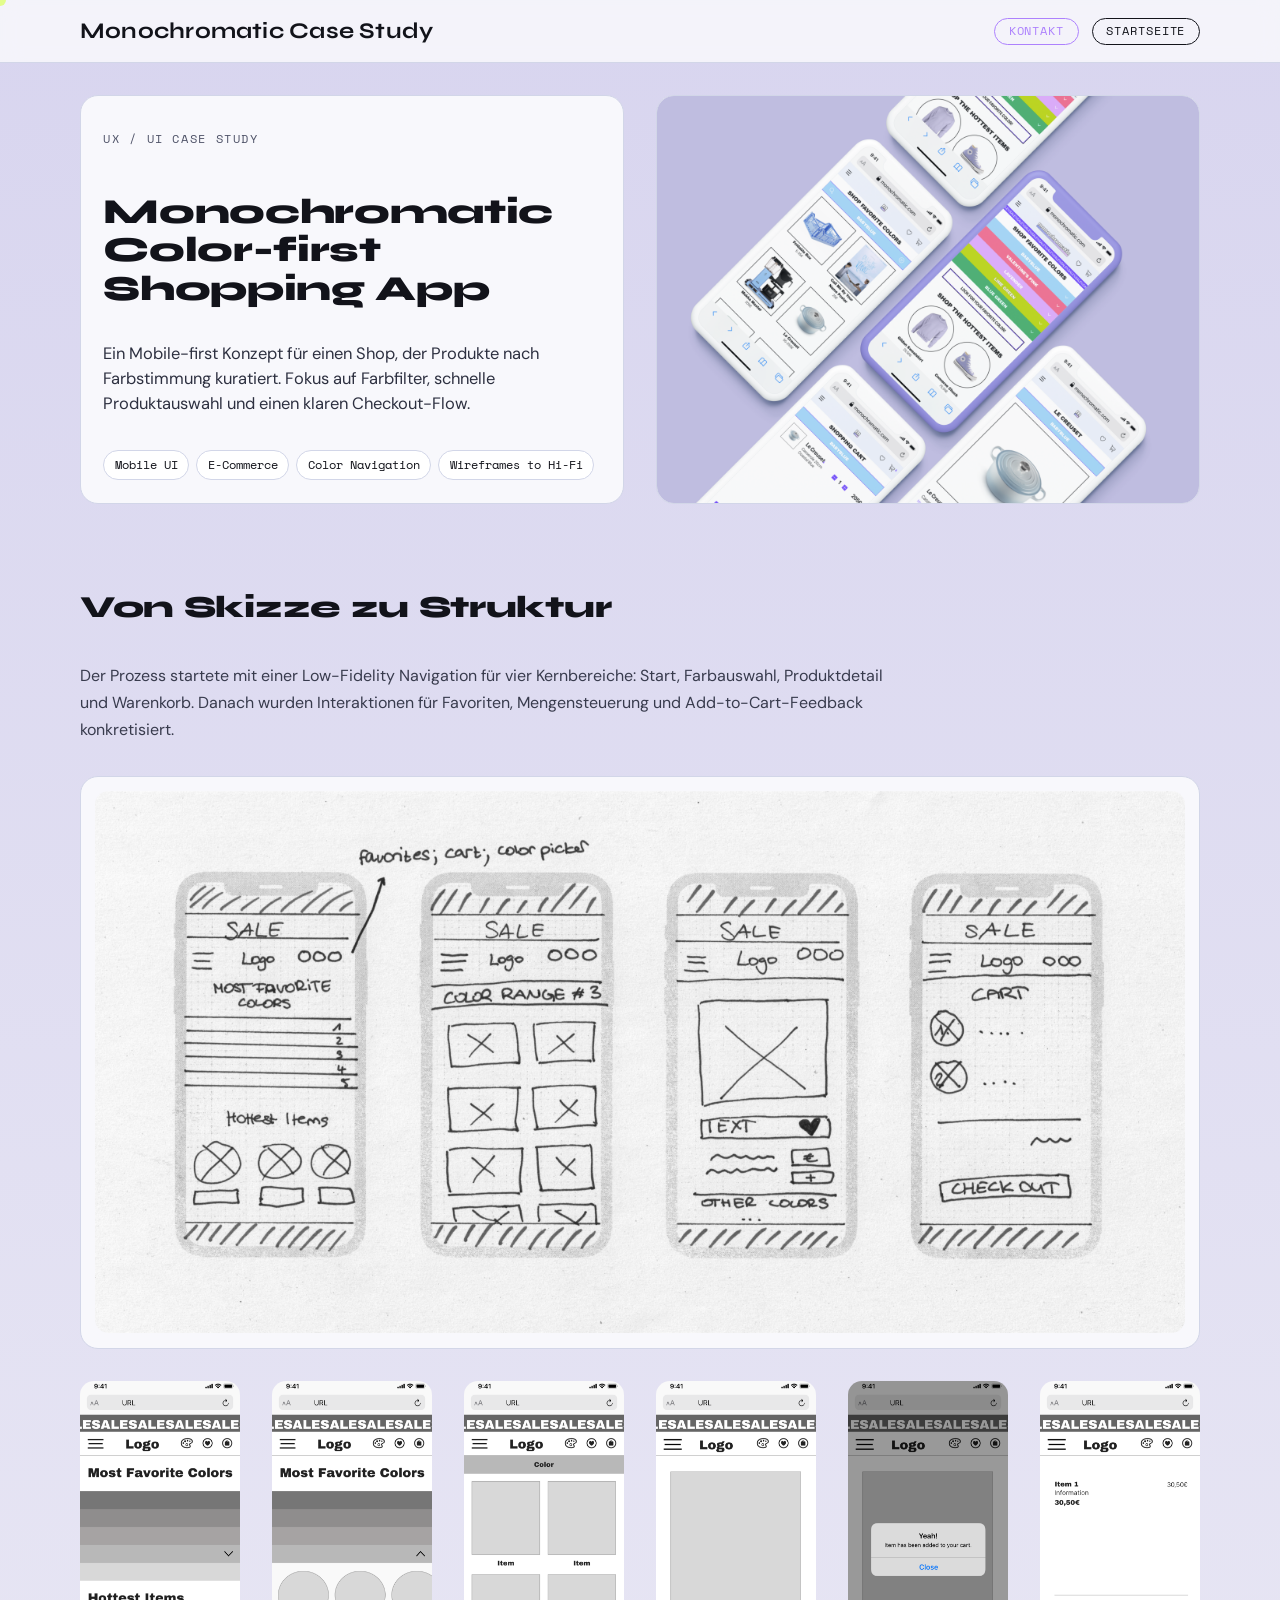
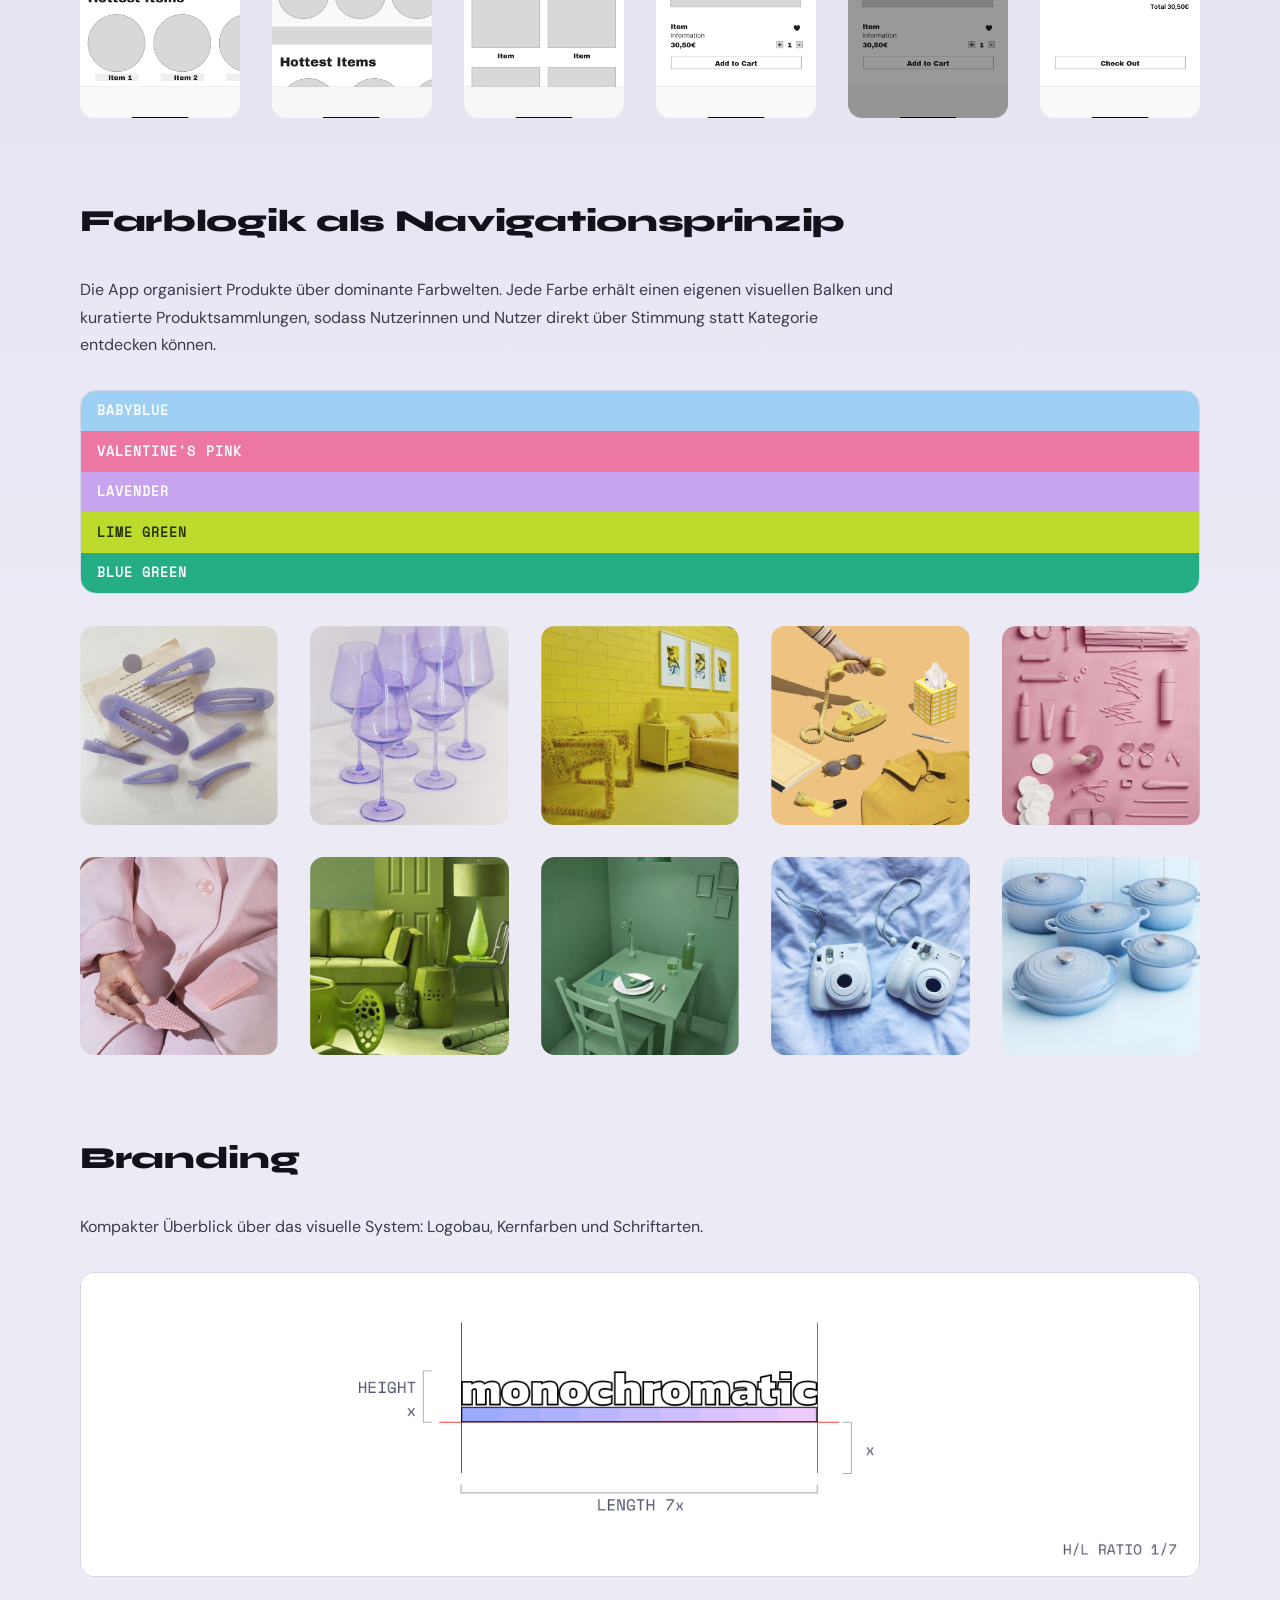
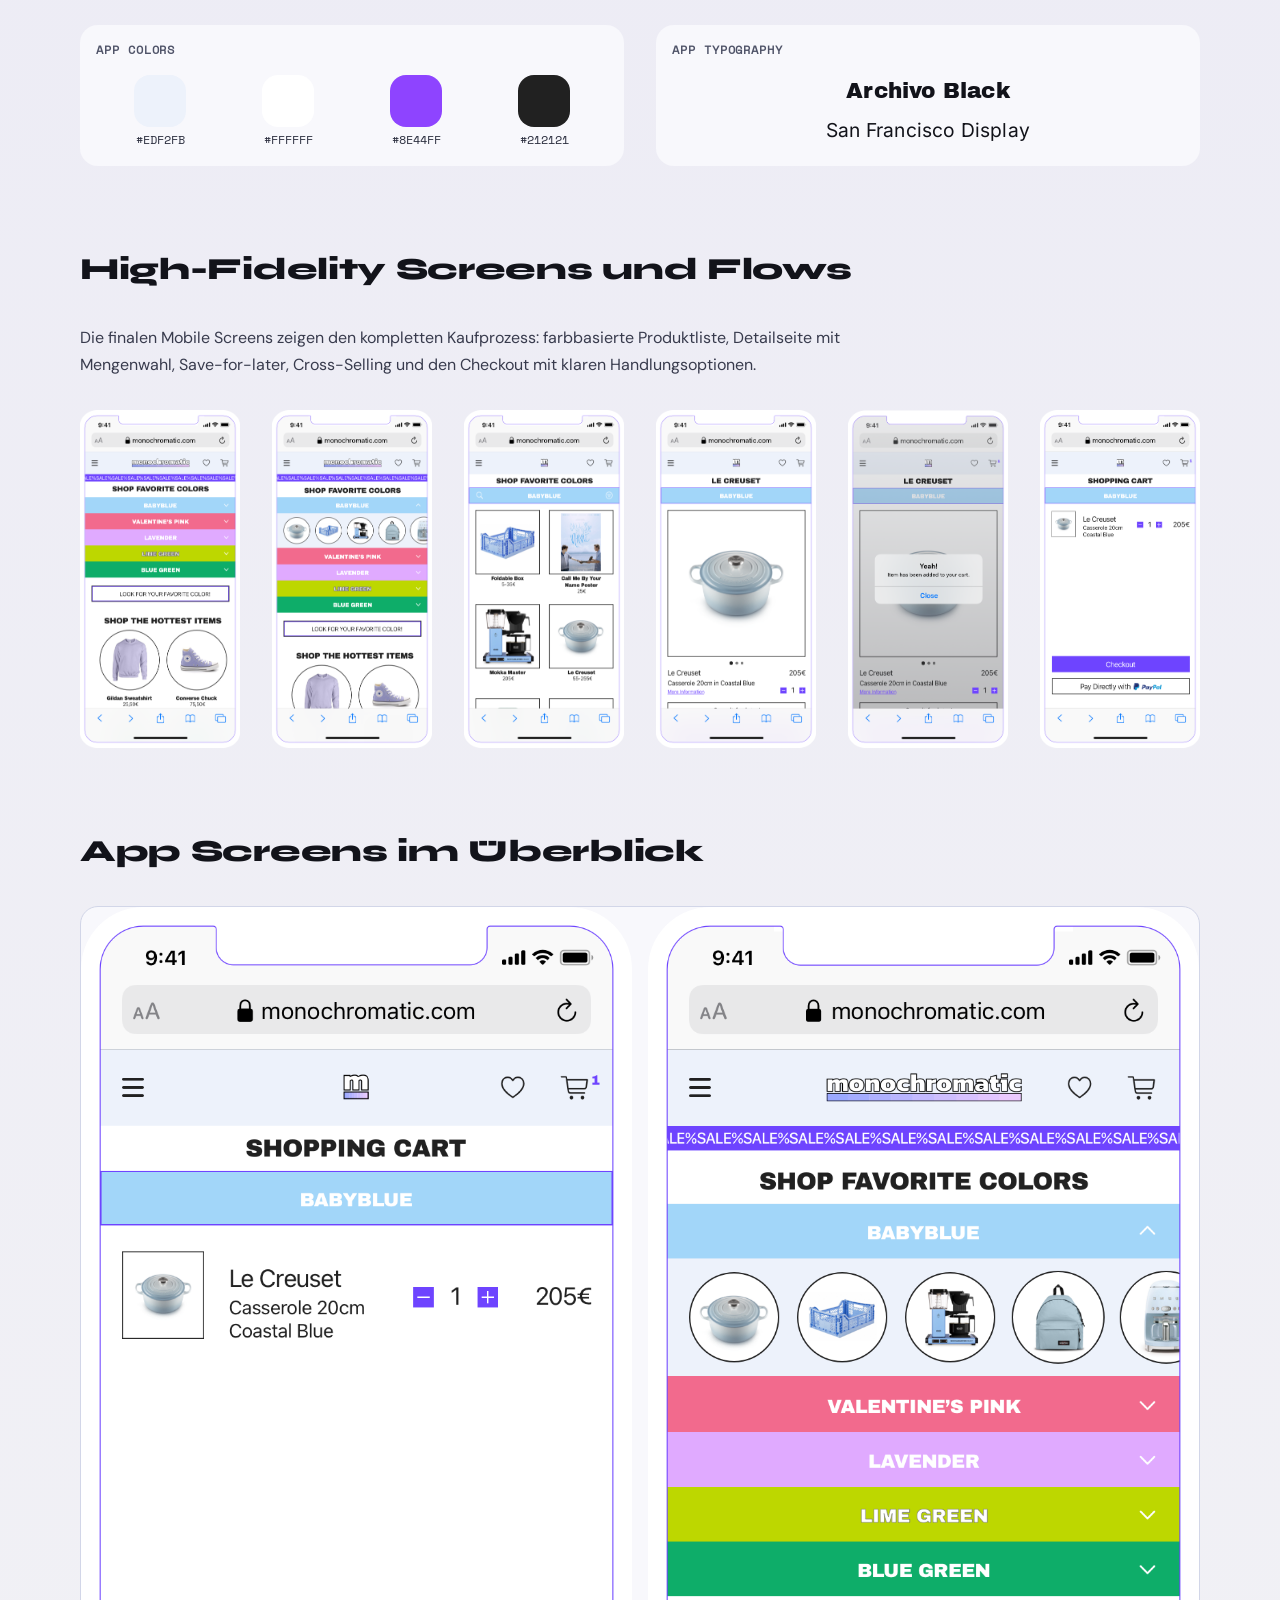
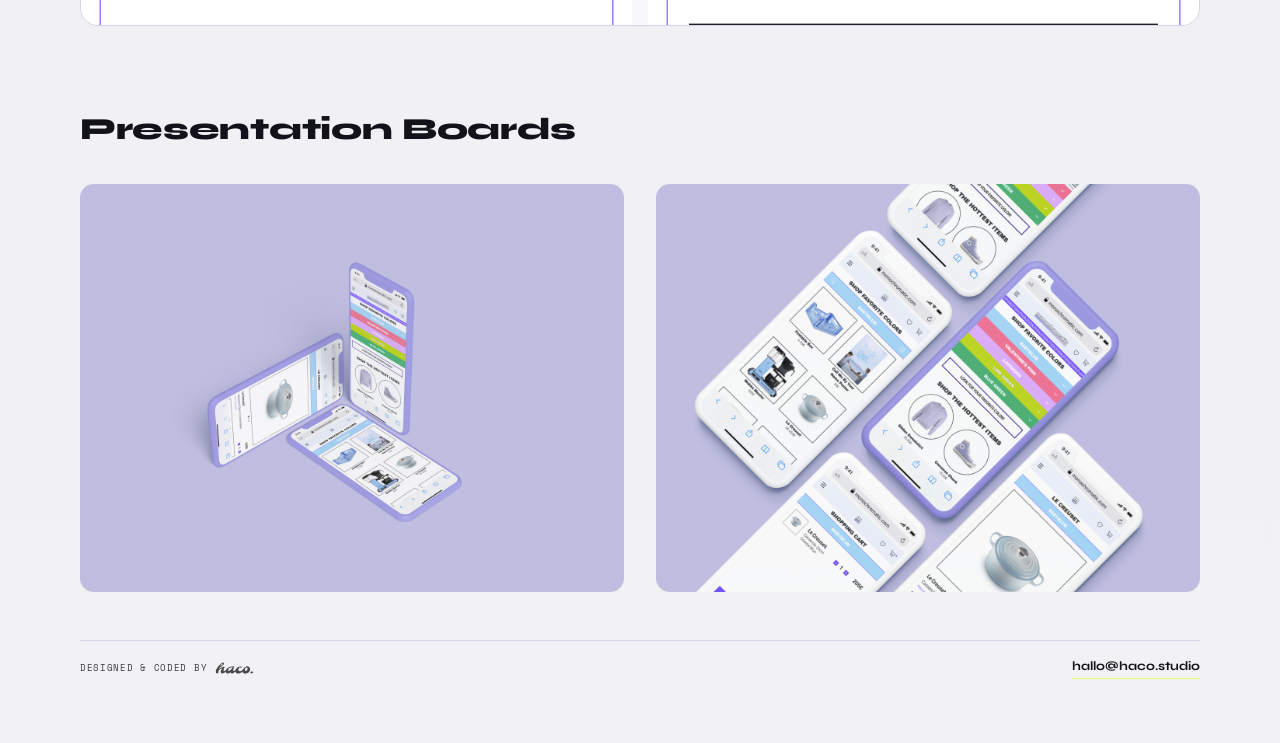
==== commit 692eba55: "Magazinseite an Website-Struktur angepasst" ====
--- a/monochromatic/index.html
+++ b/monochromatic/index.html
@@ -212,9 +212,6 @@
     color: var(--ink);
     border-color: var(--ink);
   }
-  .topbar-actions .home-link {
-    display: none;
-  }
   .topbar-actions {
     justify-self: end;
     display: block;
@@ -261,24 +258,6 @@
     height: 1.15rem;
     display: none;
     flex: 0 0 auto;
-  }
-  .project-nav {
-    display: flex;
-    align-items: center;
-    gap: 2.5rem;
-    justify-self: center;
-  }
-  .project-nav a {
-    color: var(--ink);
-    font-family: 'Space Mono', monospace;
-    font-size: 12px;
-    letter-spacing: .08em;
-    text-decoration: none;
-    text-transform: uppercase;
-  }
-  .project-nav a:hover,
-  .project-nav a:focus-visible {
-    color: var(--violet);
   }
   .nav-pill-label {
     line-height: 1;
@@ -830,7 +809,7 @@
 
   /* Keep project navigation buttons consistent with the slash subpage. */
   .topbar-actions .nav-pill {
-    font-size: 12px;
+    font-size: calc(.56rem + 2pt);
     letter-spacing: .08em;
     border-radius: 999px;
     transition: background-color .22s, color .22s, border-color .22s;
@@ -873,9 +852,6 @@
     .topbar-actions .nav-pill-icon {
       display: block;
     }
-    .project-nav {
-      display: none;
-    }
     .topbar-actions .nav-pill-label {
       display: none;
     }
@@ -887,11 +863,6 @@
   <header class="topbar">
     <div class="topbar-inner">
       <div class="brand">Monochromatic Case Study</div>
-      <nav class="project-nav" aria-label="Hauptnavigation">
-        <a href="../index.html#work">Arbeiten</a>
-        <a href="../index.html#services">Leistungen</a>
-        <a href="../index.html#process">Prozess</a>
-      </nav>
       <div class="topbar-actions">
         <a class="nav-contact-mobile nav-pill" href="../index.html?contact=1" aria-label="Kontakt">
           <svg class="nav-pill-icon" viewBox="0 0 24 24" fill="none" aria-hidden="true" focusable="false">
